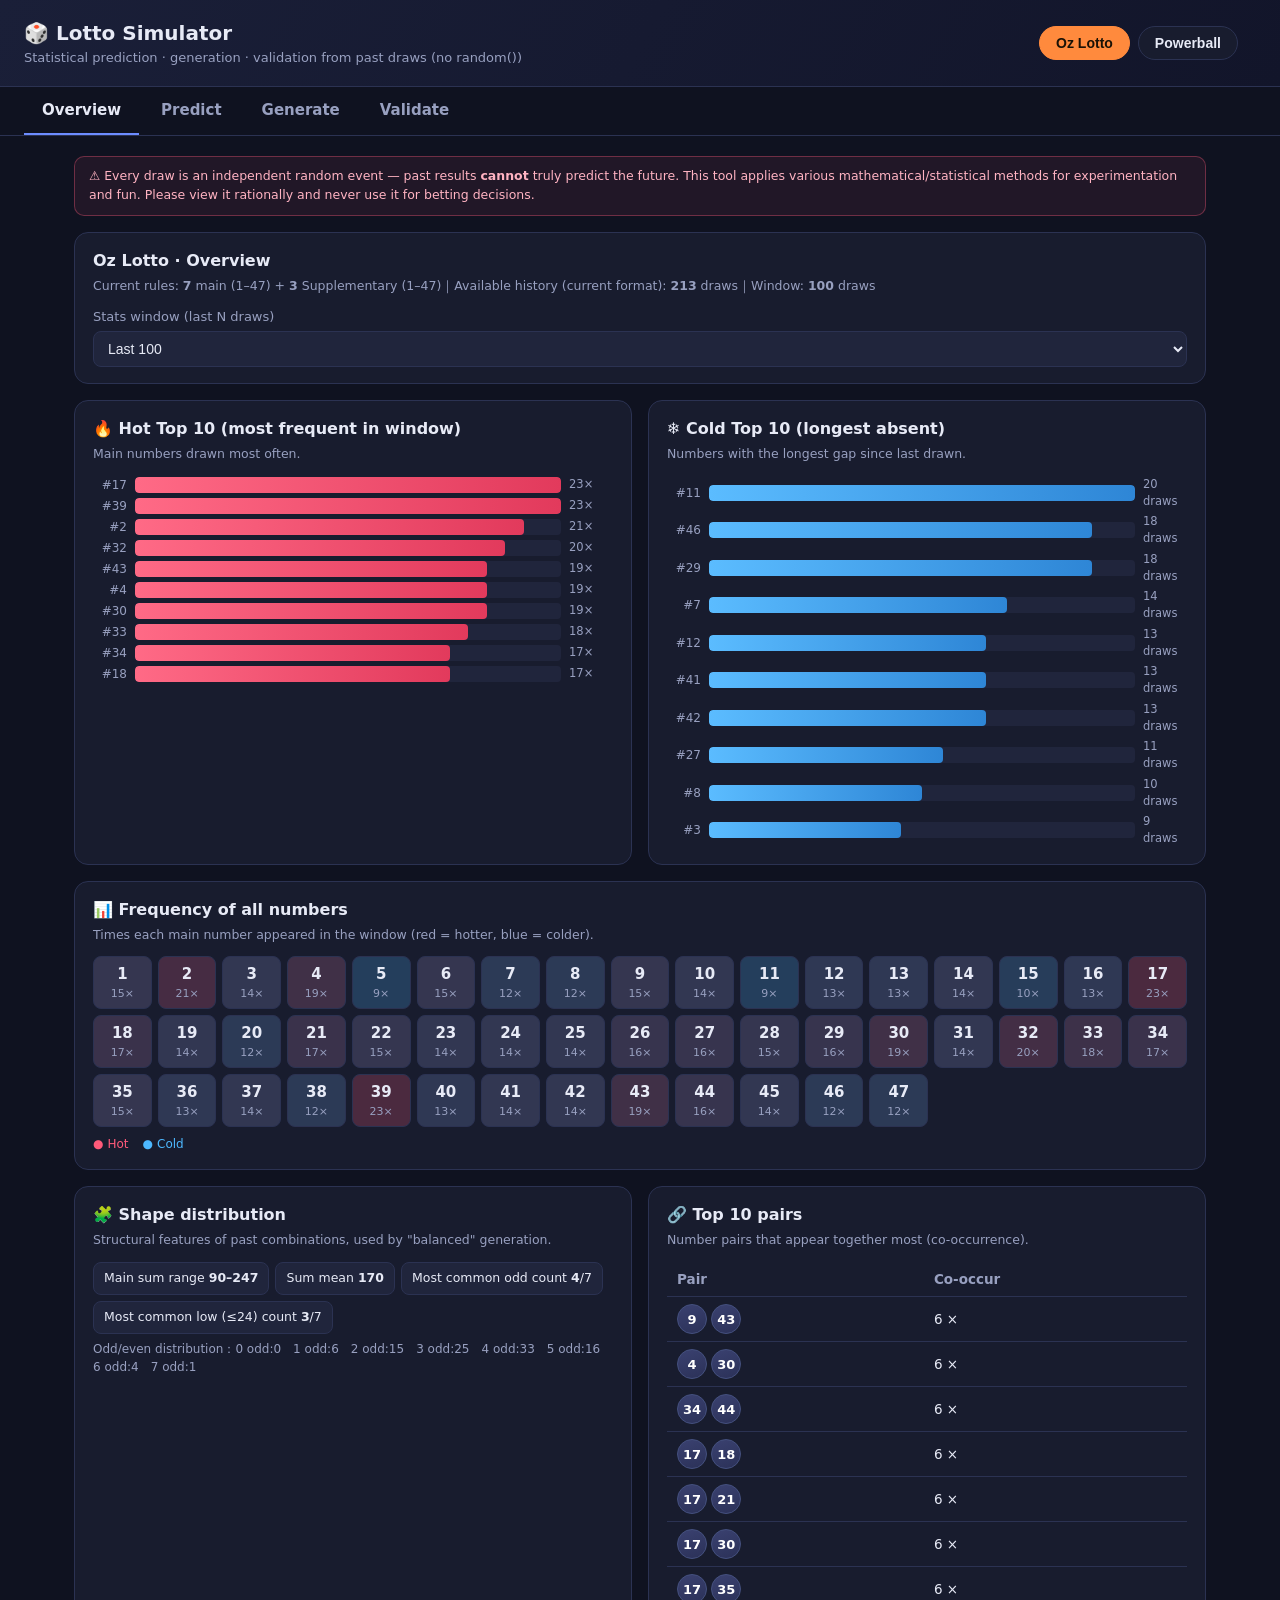
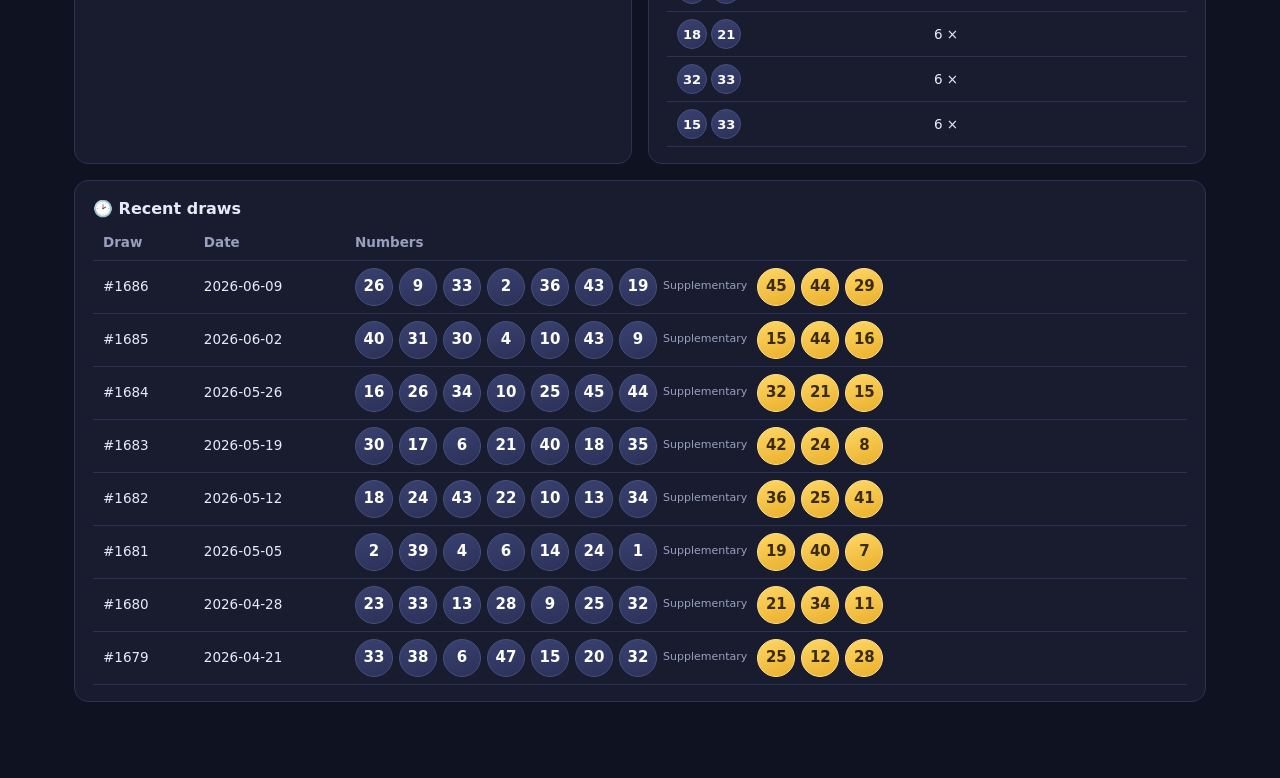
==== app/index.html @ ebb612da "Initial commit: Lotto simulator static app + Vercel analytics" ====
<!DOCTYPE html>
<html lang="en">
<head>
<meta charset="UTF-8" />
<meta name="viewport" content="width=device-width, initial-scale=1" />
<title>Oz Lotto &amp; Powerball Simulator · Predict / Generate / Validate</title>
<link rel="stylesheet" href="style.css" />
</head>
<body>
<header>
  <div>
    <h1 data-i18n="app.title">🎲 Lotto Simulator</h1>
    <div class="sub" data-i18n="app.subtitle">Statistical prediction · generation · validation from past draws (no random())</div>
  </div>
  <div class="gamepick">
    <button class="gamebtn oz active" data-game="ozlotto">Oz Lotto</button>
    <button class="gamebtn pb" data-game="powerball">Powerball</button>
  </div>
  <div class="langpick" id="langpick"></div>
</header>

<div class="tabs">
  <div class="tab active" data-view="overview" data-i18n="tab.overview">Overview</div>
  <div class="tab" data-view="predict" data-i18n="tab.predict">Predict</div>
  <div class="tab" data-view="generate" data-i18n="tab.generate">Generate</div>
  <div class="tab" data-view="validate" data-i18n="tab.validate">Validate</div>
</div>

<main>
  <div class="disclaimer" data-i18n-html="disclaimer">
    ⚠️ Every draw is an independent random event — past results <strong>cannot</strong> truly predict the future. This tool applies various mathematical/statistical methods for experimentation and fun. Please view it rationally and never use it for betting decisions.
  </div>

  <!-- ================= OVERVIEW ================= -->
  <section class="view active" id="view-overview">
    <div class="card">
      <h3 id="ov-title">Overview</h3>
      <p class="hint" id="ov-meta"></p>
      <div class="controls">
        <div>
          <label data-i18n="window.label">Stats window (last N draws)</label>
          <select id="ov-window"></select>
        </div>
      </div>
    </div>

    <div class="row">
      <div class="card grow">
        <h3 data-i18n="ov.hot.title">🔥 Hot Top 10 (most frequent in window)</h3>
        <p class="hint" data-i18n="ov.hot.hint">Main numbers drawn most often.</p>
        <div id="ov-hot"></div>
      </div>
      <div class="card grow">
        <h3 data-i18n="ov.cold.title">❄️ Cold Top 10 (longest absent)</h3>
        <p class="hint" data-i18n="ov.cold.hint">Numbers with the longest gap since last drawn.</p>
        <div id="ov-cold"></div>
      </div>
    </div>

    <div class="card">
      <h3 data-i18n="ov.freq.title">📊 Frequency of all numbers</h3>
      <p class="hint" data-i18n="ov.freq.hint">Times each main number appeared in the window (red = hotter, blue = colder).</p>
      <div class="freqgrid" id="ov-freqgrid"></div>
      <div class="legend"><span style="color:var(--hot)" data-i18n="legend.hot">Hot</span><span style="color:var(--cold)" data-i18n="legend.cold">Cold</span></div>
    </div>

    <div class="row">
      <div class="card grow">
        <h3 data-i18n="ov.shape.title">🧩 Shape distribution</h3>
        <p class="hint" data-i18n="ov.shape.hint">Structural features of past combinations, used by "balanced" generation.</p>
        <div id="ov-shape"></div>
      </div>
      <div class="card grow">
        <h3 data-i18n="ov.pairs.title">🔗 Top 10 pairs</h3>
        <p class="hint" data-i18n="ov.pairs.hint">Number pairs that appear together most (co-occurrence).</p>
        <div id="ov-pairs"></div>
      </div>
    </div>

    <div class="card">
      <h3 data-i18n="ov.recent.title">🕑 Recent draws</h3>
      <div id="ov-recent"></div>
    </div>
  </section>

  <!-- ================= PREDICT ================= -->
  <section class="view" id="view-predict">
    <div class="card">
      <h3 data-i18n="pr.title">Predict next draw · multiple math methods</h3>
      <p class="hint" data-i18n="pr.hint">Each method scores every number and takes the highest few as a "predicted set". "Consensus" at the bottom fuses the rankings of multiple methods.</p>
      <div class="controls">
        <div>
          <label data-i18n="window.label">Stats window (last N draws)</label>
          <select id="pr-window"></select>
        </div>
        <div>
          <label data-i18n="pr.decay.label">Recency decay λ (higher = favor recent)</label>
          <select id="pr-decay">
            <option value="0" data-i18n="decay.0">0 · none (equal)</option>
            <option value="0.01" data-i18n="decay.light">0.01 · light</option>
            <option value="0.03" selected data-i18n="decay.medium">0.03 · medium</option>
            <option value="0.06" data-i18n="decay.heavy">0.06 · heavy</option>
          </select>
        </div>
        <div style="flex:0 0 auto"><button class="act" id="pr-run" data-i18n="pr.run">Recompute</button></div>
      </div>
    </div>
    <div id="pr-results"></div>

    <div class="card">
      <h3 data-i18n="bt.title">🧪 Backtest: do these methods actually beat random? (walk-forward)</h3>
      <p class="hint" data-i18n="bt.hint">Predict each draw using only the data before it, roll forward to the end, and compare the real average hits against the random baseline — the only honest test of predictive power.</p>
      <div class="controls">
        <div>
          <label data-i18n="bt.mode.label">Training mode</label>
          <select id="pr-bt-mode">
            <option value="expanding" selected data-i18n="bt.mode.expanding">Expanding window (all history, growing)</option>
            <option value="fixed" data-i18n="bt.mode.fixed">Fixed window (last N draws only, N = window above)</option>
          </select>
        </div>
        <div>
          <label data-i18n="bt.sims.label">Monte Carlo sims (random draws for the empirical p-value)</label>
          <select id="pr-bt-sims">
            <option value="1000" data-i18n="bt.sims.fast">1000 · fast</option>
            <option value="3000" selected data-i18n="bt.sims.default">3000 · default</option>
            <option value="10000" data-i18n="bt.sims.fine">10000 · fine</option>
            <option value="50000" data-i18n="bt.sims.veryfine">50000 · very fine (slow)</option>
          </select>
        </div>
        <div style="flex:0 0 auto"><button class="act" id="pr-bt-run" data-i18n="bt.run">Run backtest</button></div>
      </div>
      <div id="pr-backtest" style="margin-top:6px"><p class="muted" data-i18n="bt.placeholder">Click "Run backtest".</p></div>
    </div>
  </section>

  <!-- ================= GENERATE ================= -->
  <section class="view" id="view-generate">
    <div class="card">
      <h3 data-i18n="gen.title">Generate possible combinations · data-driven weighted sampling</h3>
      <p class="hint" data-i18n-html="gen.hint">
        No <code>Math.random()</code>. Numbers are weighted by the statistical model, then drawn by <strong>reproducible seeded sampling</strong> (deterministic PRNG) — the same seed + parameters always give the same result.
      </p>
      <div class="modepick">
        <button class="modebtn active" data-mode="recommend" data-i18n="gen.mode.recommend">🔰 Recommended</button>
        <button class="modebtn" data-mode="custom" data-i18n="gen.mode.custom">⚙️ Custom</button>
        <span class="note" id="gen-mode-hint"></span>
      </div>
      <div class="controls">
        <div>
          <label><span data-i18n="gen.method.label">Method</span> <span class="tip" id="gen-method-tip" data-tip="">i</span></label>
          <select id="gen-method">
            <option value="frequency" data-i18n="gen.opt.frequency">Weighted frequency (hot bias)</option>
            <option value="overdue" data-i18n="gen.opt.overdue">Overdue (cold bias)</option>
            <option value="markov" data-i18n="gen.opt.markov">Markov (follow last draw)</option>
            <option value="bayes" data-i18n="gen.opt.bayes">Bayesian shrinkage (anti-overfit)</option>
            <option value="consensus" selected data-i18n="gen.opt.consensus">Consensus (fused methods)</option>
            <option value="balanced" data-i18n="gen.opt.balanced">Balanced shape (fits history)</option>
            <option value="topk" data-i18n="gen.opt.topk">Deterministic Top-K (no randomness)</option>
            <option value="random" data-i18n="gen.opt.random">🎲 Pure random (uniform baseline)</option>
          </select>
        </div>
        <div class="gen-adv">
          <label data-i18n="gen.window.label">Stats window</label>
          <select id="gen-window"></select>
        </div>
        <div class="gen-adv">
          <label data-i18n="gen.decay.label">Recency decay λ</label>
          <select id="gen-decay">
            <option value="0" data-i18n="decay.0b">0 · equal</option>
            <option value="0.01" data-i18n="decay.light">0.01 · light</option>
            <option value="0.03" selected data-i18n="decay.medium">0.03 · medium</option>
            <option value="0.06" data-i18n="decay.heavy">0.06 · heavy</option>
          </select>
        </div>
        <div>
          <label data-i18n="gen.count.label">How many lines</label>
          <input type="number" id="gen-count" value="5" min="1" max="50" />
        </div>
        <div class="gen-adv">
          <label data-i18n="gen.seed.label">Seed</label>
          <input type="text" id="gen-seed" value="2026" />
        </div>
        <div style="flex:0 0 auto; display:flex; gap:8px;">
          <button class="act" id="gen-run" data-i18n="gen.run">Generate</button>
          <button class="ghost" id="gen-newseed" data-i18n="gen.newseed">New batch</button>
        </div>
      </div>
      <div class="preset-badge" id="gen-preset" style="display:none"></div>
      <div class="method-desc" id="gen-method-desc"></div>
      <p class="note" id="gen-note"></p>
    </div>
    <div class="card">
      <h3 data-i18n="gen.results.title">Generated lines</h3>
      <div class="combo-list" id="gen-results"><p class="muted" data-i18n="gen.results.placeholder">Click "Generate".</p></div>
    </div>
  </section>

  <!-- ================= VALIDATE ================= -->
  <section class="view" id="view-validate">
    <div class="card">
      <h3 data-i18n="val.title">Validate a combination · against all past draws</h3>
      <p class="hint" data-i18n="val.hint">Enter a set of numbers to see how many it would have matched each past draw, the highest prize division reached, hit counts per division, and each number's historical frequency.</p>
      <div id="val-inputs"></div>
      <div style="margin-top:12px; display:flex; gap:8px; flex-wrap:wrap;">
        <button class="act" id="val-run" data-i18n="val.run">Validate</button>
        <button class="ghost" id="val-fill-hot" data-i18n="val.fillhot">Fill hot numbers</button>
        <button class="ghost" id="val-clear" data-i18n="val.clear">Clear</button>
      </div>
    </div>
    <div class="card" id="val-result-card" style="display:none;">
      <h3 data-i18n="val.result.title">Validation result</h3>
      <div id="val-result"></div>
    </div>
  </section>
</main>

<script src="data.js"></script>
<script src="app.js"></script>
<!-- Vercel Web Analytics（浏览量统计，部署到 Vercel 并开启 Analytics 后自动生效） -->
<script defer src="/_vercel/insights/script.js"></script>
</body>
</html>
---- app/style.css ----
:root {
  --bg: #0f1220;
  --panel: #181c2e;
  --panel2: #20253c;
  --line: #2b3252;
  --txt: #e7eaf6;
  --muted: #98a0c0;
  --accent: #6c8cff;
  --hot: #ff5a7a;
  --cold: #4db8ff;
  --gold: #ffce4d;
  --green: #4dd6a0;
  --ozlotto: #ff8a3d;
  --powerball: #7a5cff;
}
* { box-sizing: border-box; }
body {
  margin: 0;
  font-family: "Segoe UI", "Microsoft YaHei", system-ui, sans-serif;
  background: var(--bg);
  color: var(--txt);
  line-height: 1.5;
}
header {
  padding: 18px 24px;
  background: linear-gradient(120deg, #1a1f38, #12152a);
  border-bottom: 1px solid var(--line);
  display: flex;
  align-items: center;
  gap: 18px;
  flex-wrap: wrap;
}
header h1 { font-size: 20px; margin: 0; }
header .sub { color: var(--muted); font-size: 13px; }
.gamepick { margin-left: auto; display: flex; gap: 8px; }
.gamebtn {
  cursor: pointer; border: 1px solid var(--line); background: var(--panel);
  color: var(--txt); padding: 8px 16px; border-radius: 999px; font-size: 14px;
  font-weight: 600; transition: .15s;
}
.gamebtn.active.oz { background: var(--ozlotto); border-color: var(--ozlotto); color: #1a1206; }
.gamebtn.active.pb { background: var(--powerball); border-color: var(--powerball); color: #fff; }

.langpick { display: flex; gap: 6px; }
.langbtn {
  cursor: pointer; border: 1px solid var(--line); background: var(--panel);
  color: var(--muted); padding: 7px 12px; border-radius: 8px; font-size: 13px;
  font-weight: 600;
}
.langbtn.active { background: var(--accent); border-color: var(--accent); color: #fff; }

.tabs { display: flex; gap: 4px; padding: 0 24px; background: var(--bg);
  border-bottom: 1px solid var(--line); }
.tab {
  cursor: pointer; padding: 12px 18px; color: var(--muted);
  border-bottom: 2px solid transparent; font-size: 15px; font-weight: 600;
}
.tab.active { color: var(--txt); border-bottom-color: var(--accent); }

main { padding: 20px 24px 60px; max-width: 1180px; margin: 0 auto; }
.view { display: none; }
.view.active { display: block; }

.row { display: flex; gap: 16px; flex-wrap: wrap; }
.card {
  background: var(--panel); border: 1px solid var(--line);
  border-radius: 14px; padding: 16px 18px; margin-bottom: 16px;
}
.card h3 { margin: 0 0 4px; font-size: 16px; }
.card .hint { color: var(--muted); font-size: 12.5px; margin: 0 0 12px; }
.grow { flex: 1 1 320px; }

label { font-size: 13px; color: var(--muted); display: block; margin-bottom: 4px; }
select, input[type=text], input[type=number] {
  background: var(--panel2); border: 1px solid var(--line); color: var(--txt);
  border-radius: 8px; padding: 8px 10px; font-size: 14px; width: 100%;
}
.controls { display: flex; gap: 14px; flex-wrap: wrap; align-items: flex-end; }
.controls > div { flex: 1 1 150px; }
button.act {
  cursor: pointer; background: var(--accent); color: #fff; border: none;
  border-radius: 8px; padding: 10px 18px; font-size: 14px; font-weight: 700;
}
button.act:hover { filter: brightness(1.1); }
button.ghost {
  cursor: pointer; background: var(--panel2); color: var(--txt);
  border: 1px solid var(--line); border-radius: 8px; padding: 9px 14px;
  font-size: 13px;
}

/* number balls */
.balls { display: flex; flex-wrap: wrap; gap: 6px; align-items: center; }
.ball {
  width: 38px; height: 38px; border-radius: 50%;
  display: inline-flex; align-items: center; justify-content: center;
  font-weight: 700; font-size: 15px; background: #313a5e; color: #fff;
  border: 1px solid #44507e;
}
.ball.main { background: linear-gradient(160deg,#3a4170,#2b3158); }
.ball.hot { background: linear-gradient(160deg,#ff6a86,#e23a5c); border-color:#ff8aa0; }
.ball.cold { background: linear-gradient(160deg,#5bbcff,#2e86d6); border-color:#7fcbff; }
.ball.extra { background: linear-gradient(160deg,#ffd766,#e9af2b); color:#3a2c00; border-color:#ffe08a; }
.ball.sm { width: 30px; height: 30px; font-size: 13px; }
.ball.pb { background: linear-gradient(160deg,#9a7bff,#6c4bff); border-color:#b3a0ff; }
.tag { font-size: 11px; color: var(--muted); margin-right: 4px; }

table { width: 100%; border-collapse: collapse; font-size: 13.5px; }
th, td { text-align: left; padding: 7px 10px; border-bottom: 1px solid var(--line); }
th { color: var(--muted); font-weight: 600; }
td.num { font-variant-numeric: tabular-nums; }

/* bar chart */
.barchart { display: flex; flex-direction: column; gap: 3px; }
.bar-row { display: grid; grid-template-columns: 34px 1fr 44px; gap: 8px; align-items: center; }
.bar-row .lbl { font-size: 12px; color: var(--muted); text-align: right; }
.bar-track { background: var(--panel2); border-radius: 4px; height: 16px; overflow: hidden; }
.bar-fill { height: 100%; border-radius: 4px; }
.bar-row .val { font-size: 11.5px; color: var(--muted); }

.freqgrid { display: grid; grid-template-columns: repeat(auto-fill, minmax(56px,1fr));
  gap: 6px; }
.freqcell {
  border-radius: 8px; padding: 6px 4px; text-align: center; border: 1px solid var(--line);
  background: var(--panel2);
}
.freqcell .n { font-weight: 700; font-size: 15px; }
.freqcell .f { font-size: 11px; color: var(--muted); }

.method-block { border: 1px solid var(--line); border-radius: 12px; padding: 14px;
  margin-bottom: 12px; background: var(--panel2); }
.method-block .mh { display: flex; align-items: center; gap: 10px; margin-bottom: 8px; }
.method-block .mh .name { font-weight: 700; font-size: 15px; }
.method-block .mh .desc { color: var(--muted); font-size: 12px; }
.consensus { border-color: var(--gold); box-shadow: 0 0 0 1px rgba(255,206,77,.25); }

.combo-list { display: flex; flex-direction: column; gap: 8px; }
.combo {
  display: flex; align-items: center; gap: 10px; padding: 8px 10px;
  background: var(--panel2); border: 1px solid var(--line); border-radius: 10px;
}
.combo .idx { color: var(--muted); font-size: 12px; width: 26px; }
.combo .score { margin-left: auto; font-size: 12px; color: var(--green); white-space: nowrap; }
.combo .copy { cursor: pointer; color: var(--accent); font-size: 12px; background:none;border:none; }

.disclaimer {
  background: rgba(255,90,122,.08); border: 1px solid rgba(255,90,122,.35);
  color: #ffb3c2; border-radius: 10px; padding: 10px 14px; font-size: 12.5px;
  margin-bottom: 16px;
}
.pill { display:inline-block; padding:2px 8px; border-radius:999px; font-size:11px;
  background:var(--panel2); border:1px solid var(--line); color:var(--muted); }
.div-result { font-size: 14px; }
.div-result .big { font-size: 22px; font-weight: 800; color: var(--gold); }
.kv { display:flex; gap:6px; flex-wrap:wrap; margin-top:8px; }
.kv .k { background:var(--panel2); border:1px solid var(--line); border-radius:8px;
  padding:6px 10px; font-size:12.5px; }
.kv .k b { color: var(--txt); }
.muted { color: var(--muted); }
.input-balls { display:flex; flex-wrap:wrap; gap:6px; }
.input-balls input { width:48px; text-align:center; padding:8px 4px; }
.input-balls input.ex { border-color: var(--gold); }
.small { font-size: 12px; }
.legend { display:flex; gap:14px; font-size:12px; color:var(--muted); margin-top:8px; flex-wrap:wrap; }
.legend span::before { content:"●"; margin-right:4px; }
.note { color: var(--muted); font-size: 12px; margin-top: 6px; }

/* tooltip */
.tip {
  cursor: help; color: var(--accent); border: 1px solid var(--line);
  border-radius: 50%; width: 17px; height: 17px; min-width: 17px;
  display: inline-flex; align-items: center; justify-content: center;
  font-size: 11px; font-weight: 700; position: relative;
}
.tip:hover { background: var(--accent); color: #fff; }
.tip:hover::after {
  content: attr(data-tip); position: absolute; left: 0; top: 150%; z-index: 30;
  width: 300px; white-space: pre-line; text-align: left; font-weight: 400;
  background: #0b0e1a; border: 1px solid var(--line); border-radius: 10px;
  padding: 11px 13px; font-size: 12px; color: var(--txt); line-height: 1.55;
  box-shadow: 0 10px 30px rgba(0,0,0,.55);
}
.tip.right:hover::after { left: auto; right: 0; }
.method-desc {
  background: var(--panel2); border: 1px solid var(--line); border-radius: 10px;
  padding: 10px 13px; font-size: 12.5px; line-height: 1.6; color: var(--txt);
  margin-top: 12px; white-space: pre-line;
}
.method-desc b { color: var(--accent); }
.method-desc strong { color: var(--gold); }

.verdict { display: inline-block; padding: 2px 9px; border-radius: 999px;
  font-size: 12px; font-weight: 600; border: 1px solid var(--line); }
.verdict.good { background: rgba(77,214,160,.15); color: var(--green); border-color: rgba(77,214,160,.4); }
.verdict.bad { background: rgba(255,90,122,.13); color: var(--hot); border-color: rgba(255,90,122,.4); }
.verdict.neutral { background: var(--panel2); color: var(--muted); }

/* generate 模式切换 */
.modepick { display: flex; align-items: center; gap: 8px; margin-bottom: 14px; flex-wrap: wrap; }
.modebtn {
  cursor: pointer; border: 1px solid var(--line); background: var(--panel2);
  color: var(--muted); padding: 7px 14px; border-radius: 999px; font-size: 13.5px;
  font-weight: 600; transition: .15s;
}
.modebtn.active { background: var(--accent); border-color: var(--accent); color: #fff; }
.preset-badge {
  background: rgba(108,140,255,.1); border: 1px solid rgba(108,140,255,.35);
  border-radius: 10px; padding: 9px 13px; font-size: 12.5px; line-height: 1.5;
  margin-bottom: 10px; color: var(--txt);
}
.preset-badge b { color: var(--accent); }

/* 生成页内联验证结果 */
.ivrow { margin: -2px 0 8px; }
.ivresult {
  background: var(--panel2); border: 1px solid var(--line);
  border-left: 3px solid var(--gold); border-radius: 8px; padding: 10px 12px;
}
.copy.ivbtn {
  border: 1px solid var(--line); border-radius: 7px; padding: 5px 12px;
  background: var(--panel); white-space: nowrap;
}
.copy.ivbtn:hover { background: var(--panel2); }
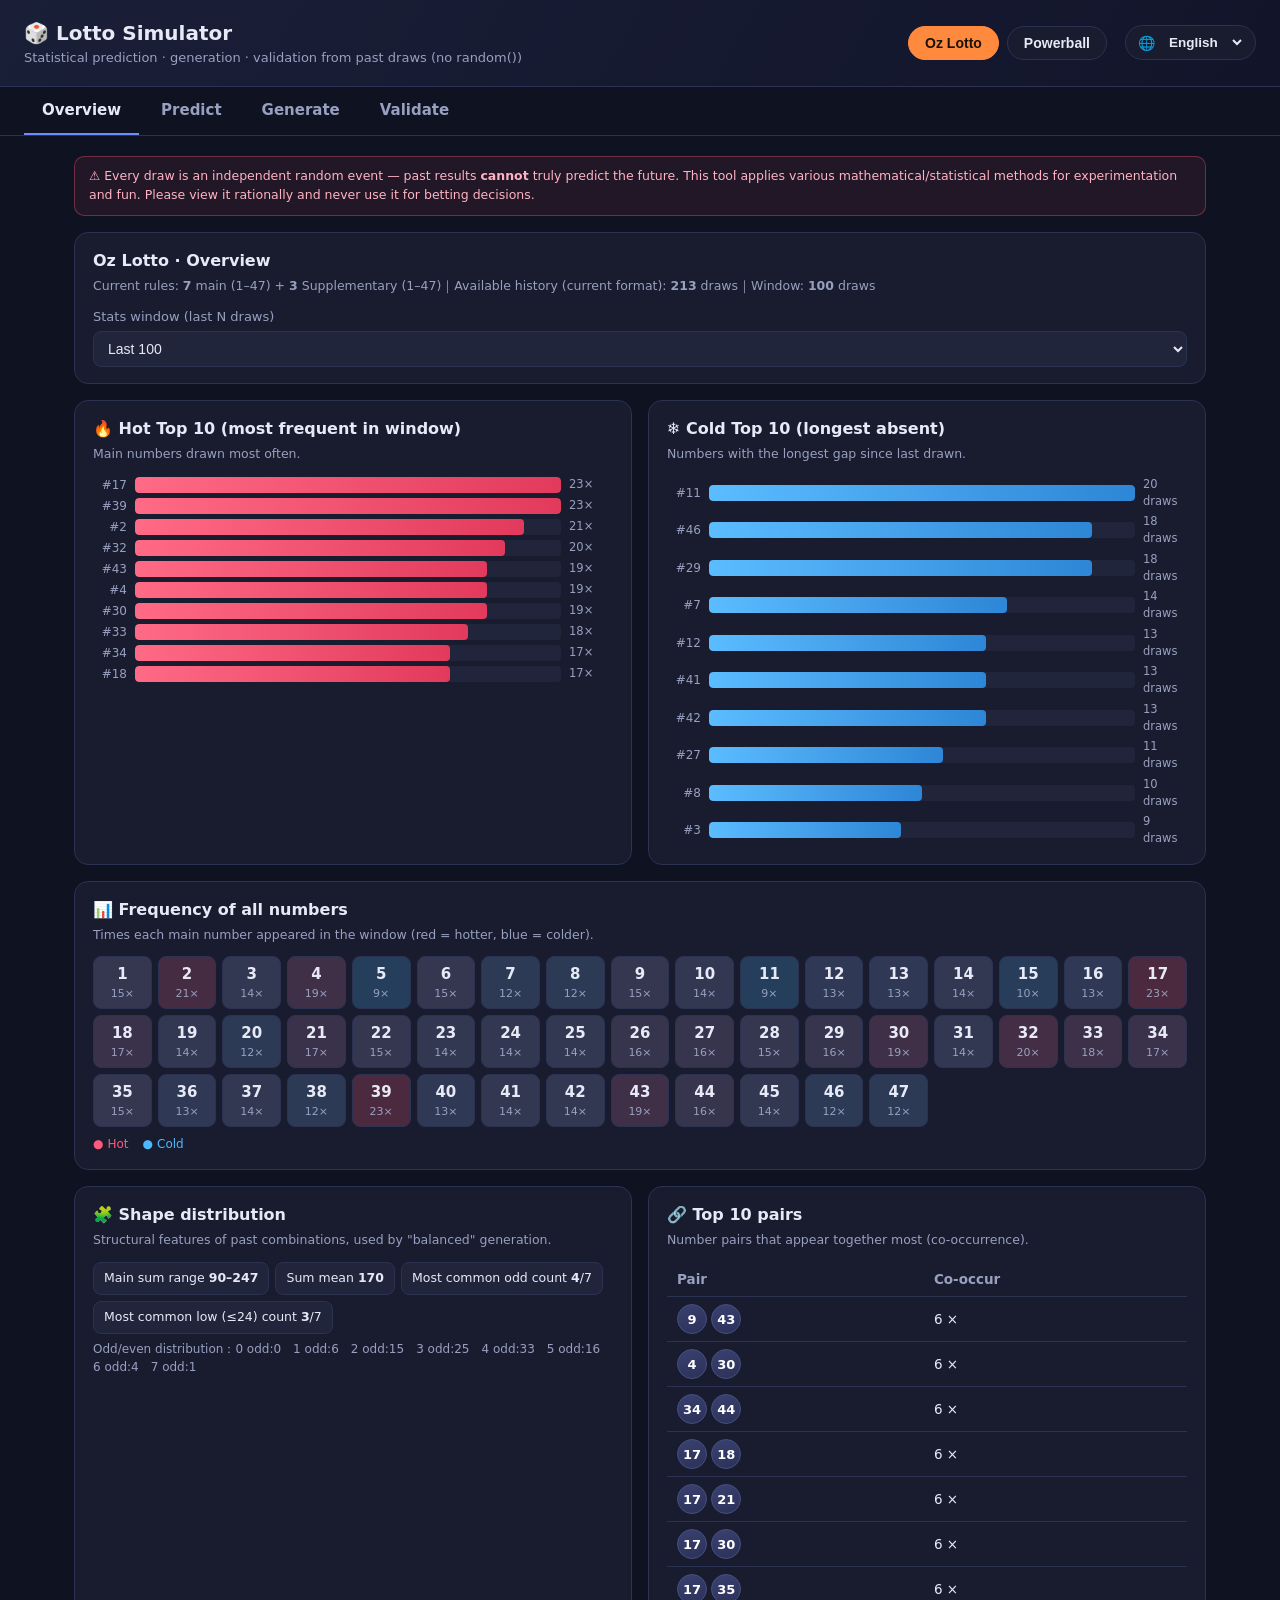
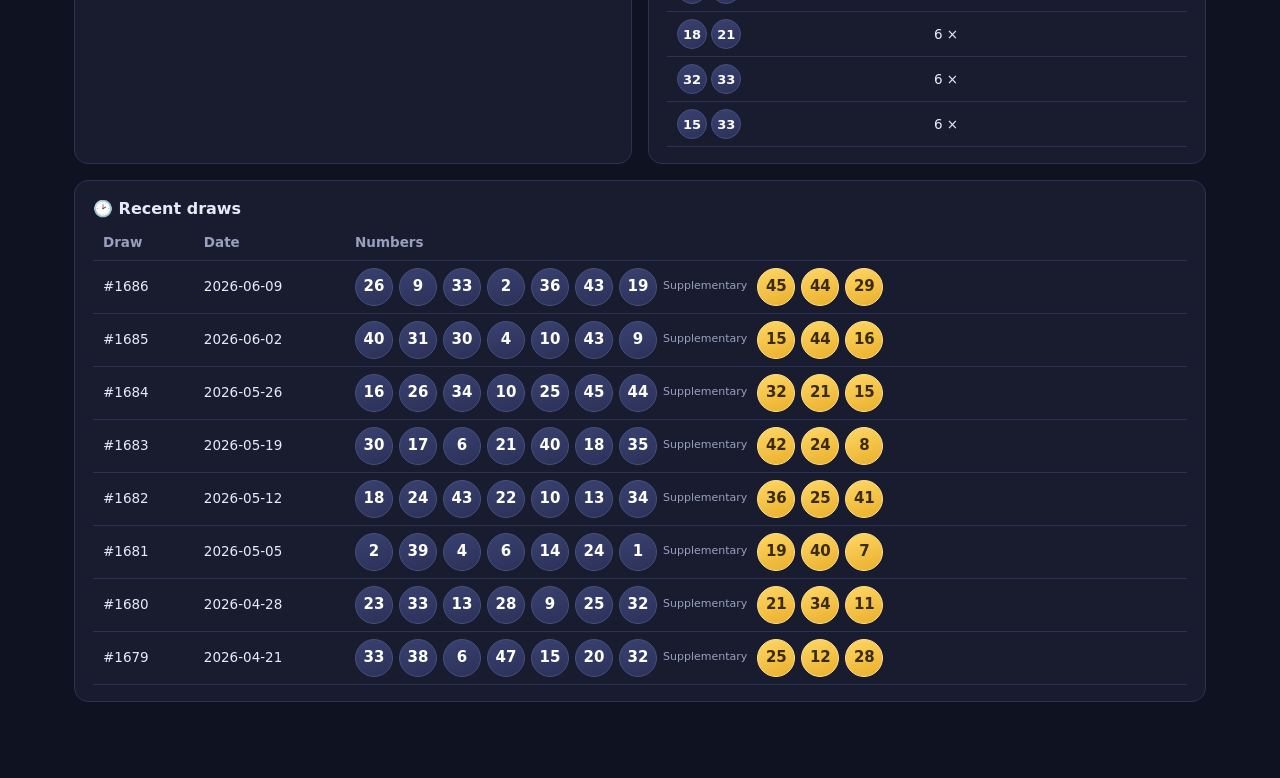
==== commit 8668b751: "feat(seo): add meta tags, structured data, sitemap, robots & manifest - Rich <head>: title/descripti" ====
--- a/app/index.html
+++ b/app/index.html
@@ -3,8 +3,92 @@
 <head>
 <meta charset="UTF-8" />
 <meta name="viewport" content="width=device-width, initial-scale=1" />
-<title>Oz Lotto &amp; Powerball Simulator · Predict / Generate / Validate</title>
+
+<!-- ===================== Primary SEO ===================== -->
+<title>Oz Lotto &amp; Powerball Statistics, Hot/Cold Numbers &amp; Generator (Australia)</title>
+<meta name="description" content="Free Oz Lotto &amp; Powerball statistics tool for Australia: hot &amp; cold numbers, frequency charts, a number generator and an honest walk-forward backtest — all from real past draws. No betting, just maths." />
+<meta name="keywords" content="Oz Lotto, Powerball, Oz Lotto statistics, Powerball statistics, hot numbers, cold numbers, Oz Lotto number generator, Powerball number generator, lottery frequency, Oz Lotto results, Australia lottery, lotto simulator, number frequency" />
+<meta name="robots" content="index, follow, max-image-preview:large, max-snippet:-1" />
+<meta name="author" content="Lotto Simulator" />
+<meta name="theme-color" content="#0f1220" />
+<link rel="canonical" href="https://lotto-simulator-virid.vercel.app/" />
+
+<!-- ===================== Open Graph (social preview) ===================== -->
+<meta property="og:type" content="website" />
+<meta property="og:site_name" content="Oz Lotto &amp; Powerball Simulator" />
+<meta property="og:title" content="Oz Lotto &amp; Powerball Statistics, Hot/Cold Numbers &amp; Generator" />
+<meta property="og:description" content="Hot &amp; cold numbers, frequency stats, a deterministic number generator and an honest backtest — built on real Oz Lotto &amp; Powerball draws. Free, offline, no betting." />
+<meta property="og:url" content="https://lotto-simulator-virid.vercel.app/" />
+<meta property="og:image" content="https://lotto-simulator-virid.vercel.app/og-image.svg" />
+<meta property="og:locale" content="en_AU" />
+<meta property="og:locale:alternate" content="zh_CN" />
+<meta property="og:locale:alternate" content="es_ES" />
+<meta property="og:locale:alternate" content="fr_FR" />
+<meta property="og:locale:alternate" content="ja_JP" />
+<meta property="og:locale:alternate" content="ko_KR" />
+
+<!-- ===================== Twitter Card ===================== -->
+<meta name="twitter:card" content="summary_large_image" />
+<meta name="twitter:title" content="Oz Lotto &amp; Powerball Statistics, Hot/Cold Numbers &amp; Generator" />
+<meta name="twitter:description" content="Hot &amp; cold numbers, frequency stats and a number generator from real Oz Lotto &amp; Powerball draws — with an honest backtest. Free &amp; offline." />
+<meta name="twitter:image" content="https://lotto-simulator-virid.vercel.app/og-image.svg" />
+
+<!-- ===================== Icons & PWA ===================== -->
+<link rel="icon" href="favicon.svg" type="image/svg+xml" />
+<link rel="apple-touch-icon" href="favicon.svg" />
+<link rel="manifest" href="site.webmanifest" />
+
 <link rel="stylesheet" href="style.css" />
+
+<!-- ===================== Structured data (JSON-LD) ===================== -->
+<script type="application/ld+json">
+{
+  "@context": "https://schema.org",
+  "@type": "WebApplication",
+  "name": "Oz Lotto & Powerball Simulator",
+  "alternateName": "Oz Lotto & Powerball Statistics & Number Generator",
+  "url": "https://lotto-simulator-virid.vercel.app/",
+  "description": "Free statistical tool for Australia's Oz Lotto and Powerball: hot & cold numbers, frequency charts, a deterministic number generator and an honest walk-forward backtest built on real past draws.",
+  "applicationCategory": "UtilitiesApplication",
+  "operatingSystem": "Any (web browser)",
+  "browserRequirements": "Requires JavaScript",
+  "inLanguage": ["en", "zh", "es", "fr", "ja", "ko"],
+  "isAccessibleForFree": true,
+  "offers": { "@type": "Offer", "price": "0", "priceCurrency": "AUD" }
+}
+</script>
+<script type="application/ld+json">
+{
+  "@context": "https://schema.org",
+  "@type": "FAQPage",
+  "mainEntity": [
+    {
+      "@type": "Question",
+      "name": "Can this tool predict the next Oz Lotto or Powerball numbers?",
+      "acceptedAnswer": {
+        "@type": "Answer",
+        "text": "No. Every draw is an independent random event, so past results cannot truly predict the future. The built-in walk-forward backtest shows that no method beats random selection. The tool is for statistical exploration and entertainment only and does not improve your odds of winning."
+      }
+    },
+    {
+      "@type": "Question",
+      "name": "What can I do with the Oz Lotto & Powerball simulator?",
+      "acceptedAnswer": {
+        "@type": "Answer",
+        "text": "You can view hot and cold numbers, number frequency and pattern statistics from real past draws, generate number combinations using several statistical methods, validate any set of numbers against all historical draws, and read an honest backtest of how well each method performs."
+      }
+    },
+    {
+      "@type": "Question",
+      "name": "Is the Oz Lotto & Powerball statistics tool free?",
+      "acceptedAnswer": {
+        "@type": "Answer",
+        "text": "Yes. It is completely free, runs entirely in your browser, works offline and requires no sign-up. Data comes from official Lotterywest results."
+      }
+    }
+  ]
+}
+</script>
 </head>
 <body>
 <header>
@@ -27,6 +111,17 @@
 </div>
 
 <main>
+  <noscript>
+    <div class="card">
+      <h2>Oz Lotto &amp; Powerball Statistics, Hot/Cold Numbers &amp; Number Generator</h2>
+      <p>This free tool for Australia's Oz Lotto and Powerball lets you explore hot and cold numbers,
+      number frequency and pattern statistics, generate number combinations with several statistical
+      methods, and validate any set of numbers against all past draws. It also includes an honest
+      walk-forward backtest showing that no method beats random selection — every draw is an
+      independent random event, so past results cannot predict the future. Please enable JavaScript
+      to use the interactive simulator.</p>
+    </div>
+  </noscript>
   <div class="disclaimer" data-i18n-html="disclaimer">
     ⚠️ Every draw is an independent random event — past results <strong>cannot</strong> truly predict the future. This tool applies various mathematical/statistical methods for experimentation and fun. Please view it rationally and never use it for betting decisions.
   </div>
--- a/app/style.css
+++ b/app/style.css
@@ -41,13 +41,20 @@
 .gamebtn.active.oz { background: var(--ozlotto); border-color: var(--ozlotto); color: #1a1206; }
 .gamebtn.active.pb { background: var(--powerball); border-color: var(--powerball); color: #fff; }
 
-.langpick { display: flex; gap: 6px; }
-.langbtn {
-  cursor: pointer; border: 1px solid var(--line); background: var(--panel);
-  color: var(--muted); padding: 7px 12px; border-radius: 8px; font-size: 13px;
-  font-weight: 600;
-}
-.langbtn.active { background: var(--accent); border-color: var(--accent); color: #fff; }
+.langpick {
+  display: flex; align-items: center; gap: 6px;
+  background: var(--panel); border: 1px solid var(--line); border-radius: 999px;
+  padding: 4px 10px 4px 12px;
+}
+.langpick .langglobe { font-size: 14px; line-height: 1; opacity: .85; }
+.langpick select {
+  background: transparent; border: none; color: var(--txt);
+  font-size: 13.5px; font-weight: 600; padding: 4px 4px; cursor: pointer;
+  width: auto; outline: none;
+}
+.langpick select:focus { outline: none; }
+.langpick select option { background: var(--panel2); color: var(--txt); font-weight: 500; }
+.langpick:hover { border-color: var(--accent); }
 
 .tabs { display: flex; gap: 4px; padding: 0 24px; background: var(--bg);
   border-bottom: 1px solid var(--line); }
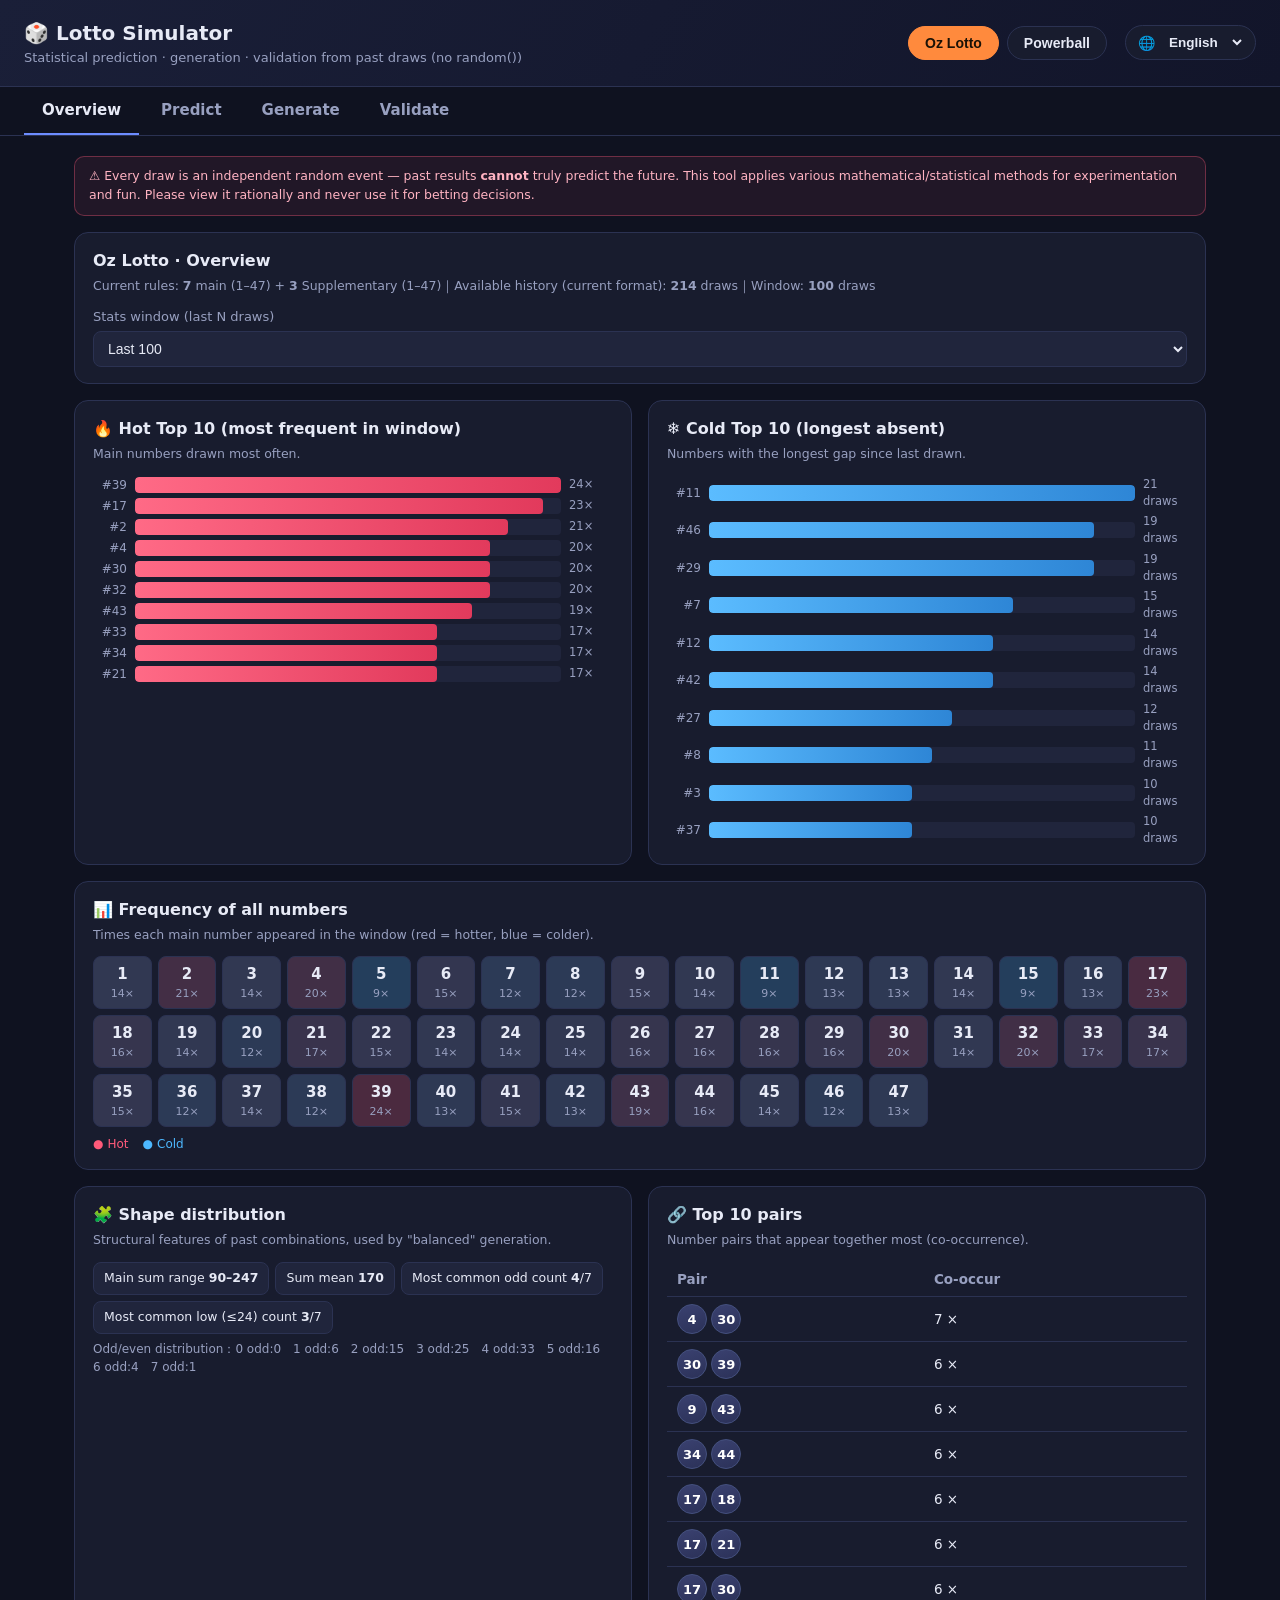
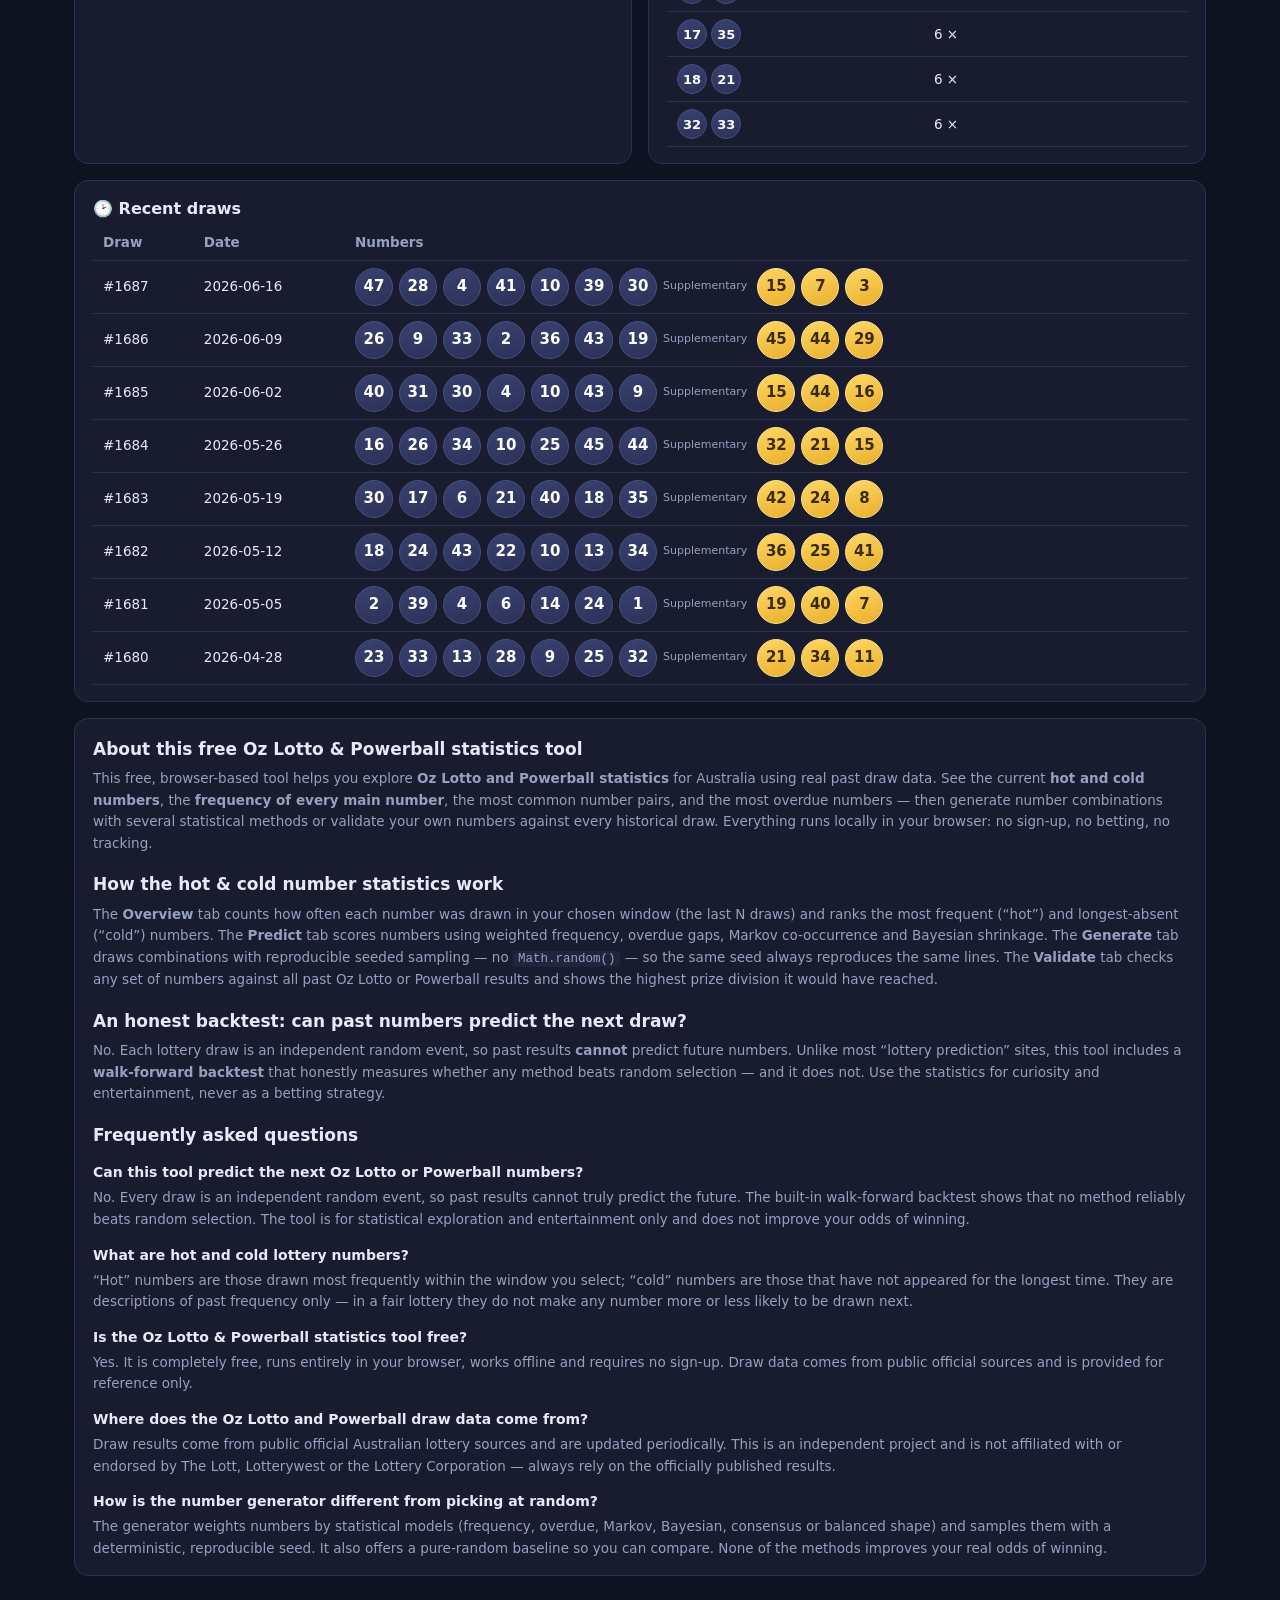
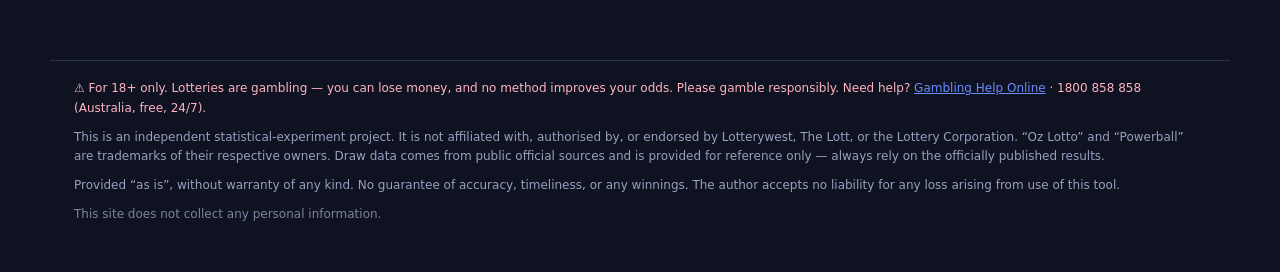
==== commit a672f56e: "feat(seo): add indexable content section, FAQ & keyword-led title - Add always-visible About/How-it-" ====
--- a/app/index.html
+++ b/app/index.html
@@ -4,10 +4,12 @@
 <meta charset="UTF-8" />
 <meta name="viewport" content="width=device-width, initial-scale=1" />
 
+<meta name="google-site-verification" content="q9LCREjacMH6rH354EOU2Qe2irByVKvv3lZ7GcBcxXM" />
+
 <!-- ===================== Primary SEO ===================== -->
-<title>Oz Lotto &amp; Powerball Statistics, Hot/Cold Numbers &amp; Generator (Australia)</title>
+<title>Free Oz Lotto &amp; Powerball Statistics, Hot/Cold Numbers &amp; Generator</title>
 <meta name="description" content="Free Oz Lotto &amp; Powerball statistics tool for Australia: hot &amp; cold numbers, frequency charts, a number generator and an honest walk-forward backtest — all from real past draws. No betting, just maths." />
-<meta name="keywords" content="Oz Lotto, Powerball, Oz Lotto statistics, Powerball statistics, hot numbers, cold numbers, Oz Lotto number generator, Powerball number generator, lottery frequency, Oz Lotto results, Australia lottery, lotto simulator, number frequency" />
+<meta name="keywords" content="Oz Lotto hot and cold numbers, Oz Lotto most common numbers, Oz Lotto number frequency chart, Oz Lotto statistics Australia, Powerball Australia statistics, free Oz Lotto number generator, Powerball number generator, Oz Lotto most overdue numbers, does picking hot numbers win lotto, lottery prediction backtest, Oz Lotto number checker" />
 <meta name="robots" content="index, follow, max-image-preview:large, max-snippet:-1" />
 <meta name="author" content="Lotto Simulator" />
 <meta name="theme-color" content="#0f1220" />
@@ -67,15 +69,15 @@
       "name": "Can this tool predict the next Oz Lotto or Powerball numbers?",
       "acceptedAnswer": {
         "@type": "Answer",
-        "text": "No. Every draw is an independent random event, so past results cannot truly predict the future. The built-in walk-forward backtest shows that no method beats random selection. The tool is for statistical exploration and entertainment only and does not improve your odds of winning."
+        "text": "No. Every draw is an independent random event, so past results cannot truly predict the future. The built-in walk-forward backtest shows that no method reliably beats random selection. The tool is for statistical exploration and entertainment only and does not improve your odds of winning."
       }
     },
     {
       "@type": "Question",
-      "name": "What can I do with the Oz Lotto & Powerball simulator?",
-      "acceptedAnswer": {
-        "@type": "Answer",
-        "text": "You can view hot and cold numbers, number frequency and pattern statistics from real past draws, generate number combinations using several statistical methods, validate any set of numbers against all historical draws, and read an honest backtest of how well each method performs."
+      "name": "What are hot and cold lottery numbers?",
+      "acceptedAnswer": {
+        "@type": "Answer",
+        "text": "Hot numbers are those drawn most frequently within the window you select; cold numbers are those that have not appeared for the longest time. They describe past frequency only — in a fair lottery they do not make any number more or less likely to be drawn next."
       }
     },
     {
@@ -83,7 +85,23 @@
       "name": "Is the Oz Lotto & Powerball statistics tool free?",
       "acceptedAnswer": {
         "@type": "Answer",
-        "text": "Yes. It is completely free, runs entirely in your browser, works offline and requires no sign-up. Data comes from official Lotterywest results."
+        "text": "Yes. It is completely free, runs entirely in your browser, works offline and requires no sign-up. Draw data comes from public official sources and is provided for reference only."
+      }
+    },
+    {
+      "@type": "Question",
+      "name": "Where does the Oz Lotto and Powerball draw data come from?",
+      "acceptedAnswer": {
+        "@type": "Answer",
+        "text": "Draw results come from public official Australian lottery sources and are updated periodically. This is an independent project and is not affiliated with or endorsed by The Lott, Lotterywest or the Lottery Corporation — always rely on the officially published results."
+      }
+    },
+    {
+      "@type": "Question",
+      "name": "How is the number generator different from picking at random?",
+      "acceptedAnswer": {
+        "@type": "Answer",
+        "text": "The generator weights numbers by statistical models (frequency, overdue, Markov, Bayesian, consensus or balanced shape) and samples them with a deterministic, reproducible seed. It also offers a pure-random baseline so you can compare. None of the methods improves your real odds of winning."
       }
     }
   ]
@@ -307,7 +325,40 @@
       <div id="val-result"></div>
     </div>
   </section>
+
+  <!-- ================= SEO CONTENT (always visible, indexable prose) ================= -->
+  <section class="seo-content card" id="seo-content">
+    <h2 data-i18n="seo.about.h">About this free Oz Lotto &amp; Powerball statistics tool</h2>
+    <p data-i18n-html="seo.about.p">This free, browser-based tool helps you explore <strong>Oz Lotto and Powerball statistics</strong> for Australia using real past draw data. See the current <strong>hot and cold numbers</strong>, the <strong>frequency of every main number</strong>, the most common number pairs, and the most overdue numbers — then generate number combinations with several statistical methods or validate your own numbers against every historical draw. Everything runs locally in your browser: no sign-up, no betting, no tracking.</p>
+
+    <h2 data-i18n="seo.how.h">How the hot &amp; cold number statistics work</h2>
+    <p data-i18n-html="seo.how.p">The <strong>Overview</strong> tab counts how often each number was drawn in your chosen window (the last N draws) and ranks the most frequent (“hot”) and longest-absent (“cold”) numbers. The <strong>Predict</strong> tab scores numbers using weighted frequency, overdue gaps, Markov co-occurrence and Bayesian shrinkage. The <strong>Generate</strong> tab draws combinations with reproducible seeded sampling — no <code>Math.random()</code> — so the same seed always reproduces the same lines. The <strong>Validate</strong> tab checks any set of numbers against all past Oz Lotto or Powerball results and shows the highest prize division it would have reached.</p>
+
+    <h2 data-i18n="seo.honest.h">An honest backtest: can past numbers predict the next draw?</h2>
+    <p data-i18n-html="seo.honest.p">No. Each lottery draw is an independent random event, so past results <strong>cannot</strong> predict future numbers. Unlike most “lottery prediction” sites, this tool includes a <strong>walk-forward backtest</strong> that honestly measures whether any method beats random selection — and it does not. Use the statistics for curiosity and entertainment, never as a betting strategy.</p>
+
+    <h2 data-i18n="seo.faq.h">Frequently asked questions</h2>
+    <div class="faq">
+      <h3 data-i18n="seo.faq.q1">Can this tool predict the next Oz Lotto or Powerball numbers?</h3>
+      <p data-i18n="seo.faq.a1">No. Every draw is an independent random event, so past results cannot truly predict the future. The built-in walk-forward backtest shows that no method reliably beats random selection. The tool is for statistical exploration and entertainment only and does not improve your odds of winning.</p>
+      <h3 data-i18n="seo.faq.q2">What are hot and cold lottery numbers?</h3>
+      <p data-i18n="seo.faq.a2">“Hot” numbers are those drawn most frequently within the window you select; “cold” numbers are those that have not appeared for the longest time. They are descriptions of past frequency only — in a fair lottery they do not make any number more or less likely to be drawn next.</p>
+      <h3 data-i18n="seo.faq.q3">Is the Oz Lotto &amp; Powerball statistics tool free?</h3>
+      <p data-i18n="seo.faq.a3">Yes. It is completely free, runs entirely in your browser, works offline and requires no sign-up. Draw data comes from public official sources and is provided for reference only.</p>
+      <h3 data-i18n="seo.faq.q4">Where does the Oz Lotto and Powerball draw data come from?</h3>
+      <p data-i18n="seo.faq.a4">Draw results come from public official Australian lottery sources and are updated periodically. This is an independent project and is not affiliated with or endorsed by The Lott, Lotterywest or the Lottery Corporation — always rely on the officially published results.</p>
+      <h3 data-i18n="seo.faq.q5">How is the number generator different from picking at random?</h3>
+      <p data-i18n="seo.faq.a5">The generator weights numbers by statistical models (frequency, overdue, Markov, Bayesian, consensus or balanced shape) and samples them with a deterministic, reproducible seed. It also offers a pure-random baseline so you can compare. None of the methods improves your real odds of winning.</p>
+    </div>
+  </section>
 </main>
+
+<footer class="site-footer">
+  <p class="foot-strong" data-i18n-html="footer.responsible">⚠️ For 18+ only. Lotteries are gambling — you can lose money, and no method improves your odds. Please gamble responsibly. Need help? <a href="https://www.gamblinghelponline.org.au" target="_blank" rel="noopener">Gambling Help Online</a> · 1800 858 858 (Australia, free, 24/7).</p>
+  <p data-i18n="footer.affiliation">This is an independent statistical-experiment project. It is not affiliated with, authorised by, or endorsed by Lotterywest, The Lott, or the Lottery Corporation. “Oz Lotto” and “Powerball” are trademarks of their respective owners. Draw data comes from public official sources and is provided for reference only — always rely on the officially published results.</p>
+  <p data-i18n="footer.liability">Provided “as is”, without warranty of any kind. No guarantee of accuracy, timeliness, or any winnings. The author accepts no liability for any loss arising from use of this tool.</p>
+  <p class="foot-muted" data-i18n="footer.privacy">This site does not collect any personal information.</p>
+</footer>
 
 <script src="data.js"></script>
 <script src="app.js"></script>
--- a/app/style.css
+++ b/app/style.css
@@ -75,6 +75,14 @@
 }
 .card h3 { margin: 0 0 4px; font-size: 16px; }
 .card .hint { color: var(--muted); font-size: 12.5px; margin: 0 0 12px; }
+
+/* SEO / informational content */
+.seo-content h2 { font-size: 17px; margin: 18px 0 6px; }
+.seo-content h2:first-child { margin-top: 2px; }
+.seo-content p { color: var(--muted); font-size: 13.5px; line-height: 1.6; margin: 0 0 4px; }
+.seo-content .faq h3 { font-size: 14px; margin: 14px 0 4px; }
+.seo-content .faq p { margin-bottom: 0; }
+.seo-content code { background: var(--panel2); border-radius: 4px; padding: 1px 5px; font-size: 12.5px; }
 .grow { flex: 1 1 320px; }
 
 label { font-size: 13px; color: var(--muted); display: block; margin-bottom: 4px; }
@@ -171,6 +179,18 @@
 .legend span::before { content:"●"; margin-right:4px; }
 .note { color: var(--muted); font-size: 12px; margin-top: 6px; }
 
+/* site footer / legal */
+.site-footer {
+  max-width: 1180px; margin: 8px auto 0; padding: 18px 24px 48px;
+  border-top: 1px solid var(--line); color: var(--muted);
+  font-size: 12px; line-height: 1.6;
+}
+.site-footer p { margin: 0 0 10px; }
+.site-footer p:last-child { margin-bottom: 0; }
+.site-footer a { color: var(--accent); }
+.site-footer .foot-strong { color: #ffb3c2; }
+.site-footer .foot-muted { opacity: .8; }
+
 /* tooltip */
 .tip {
   cursor: help; color: var(--accent); border: 1px solid var(--line);
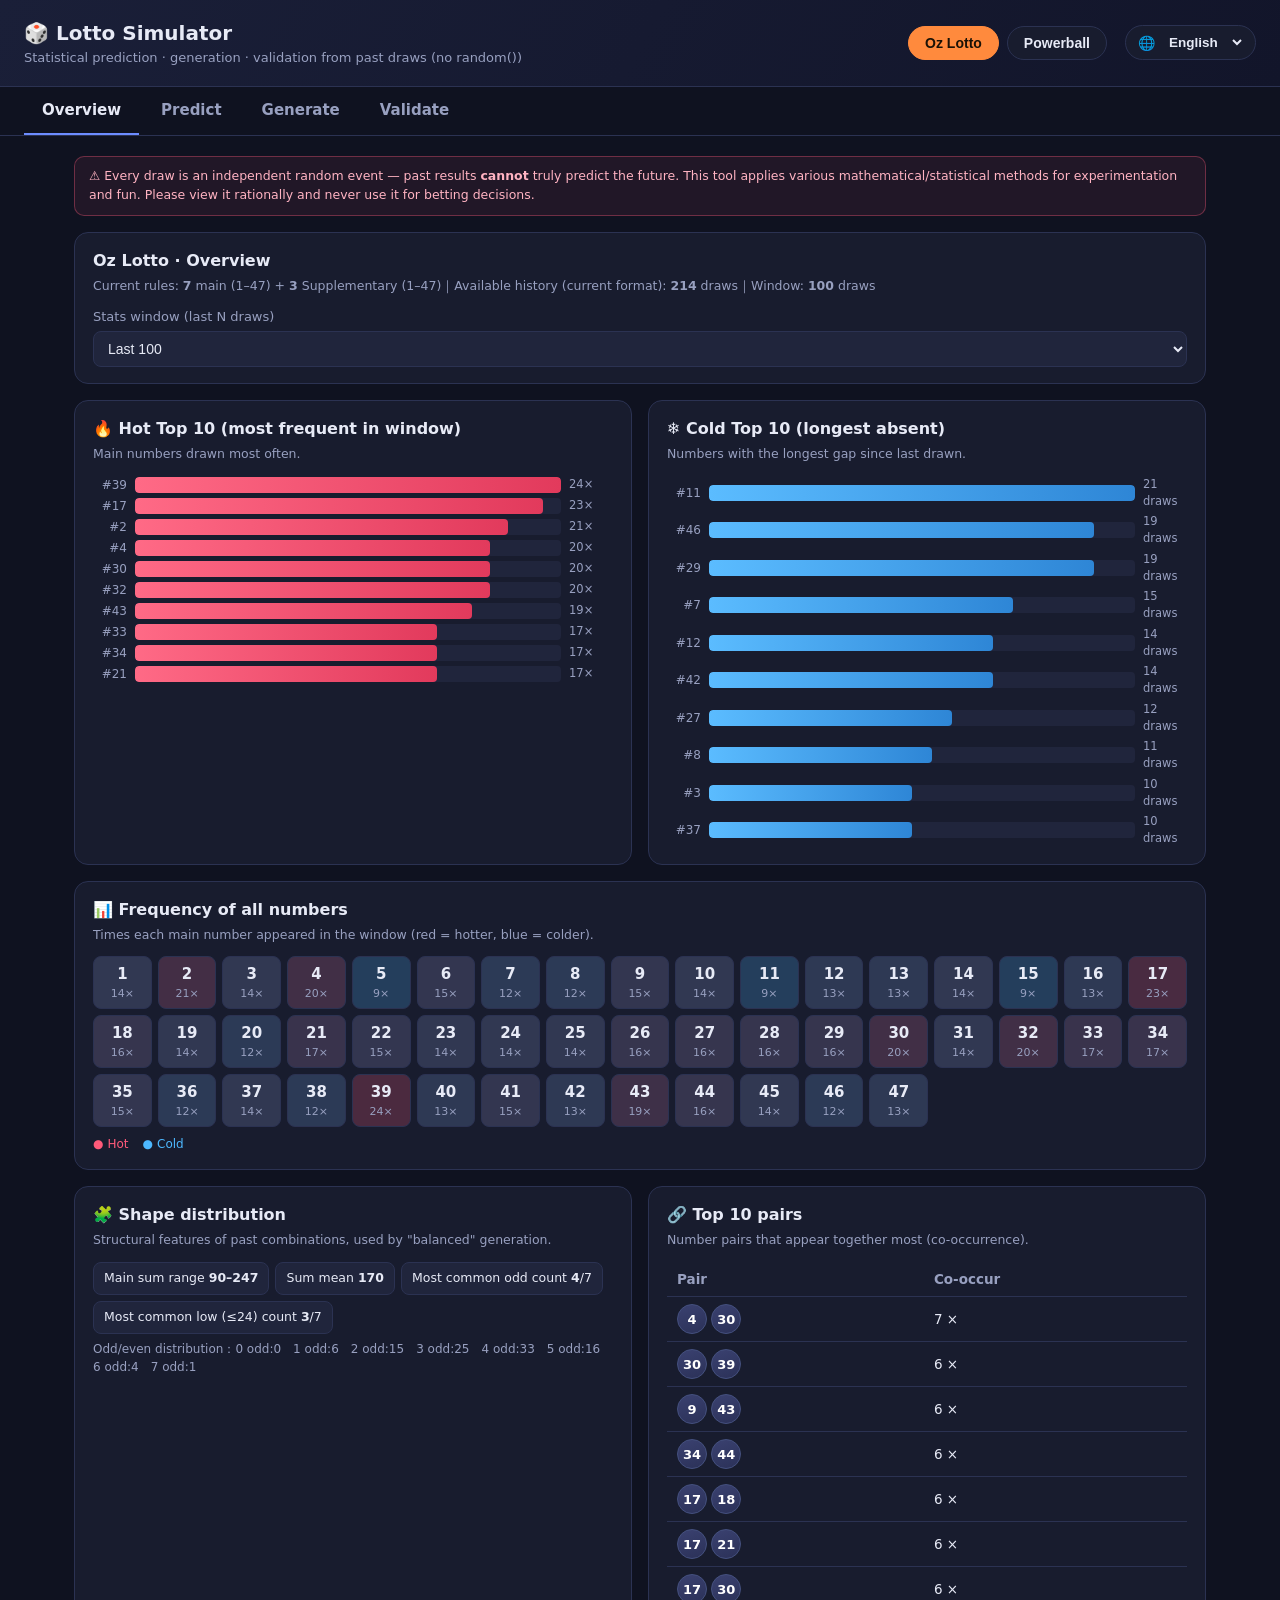
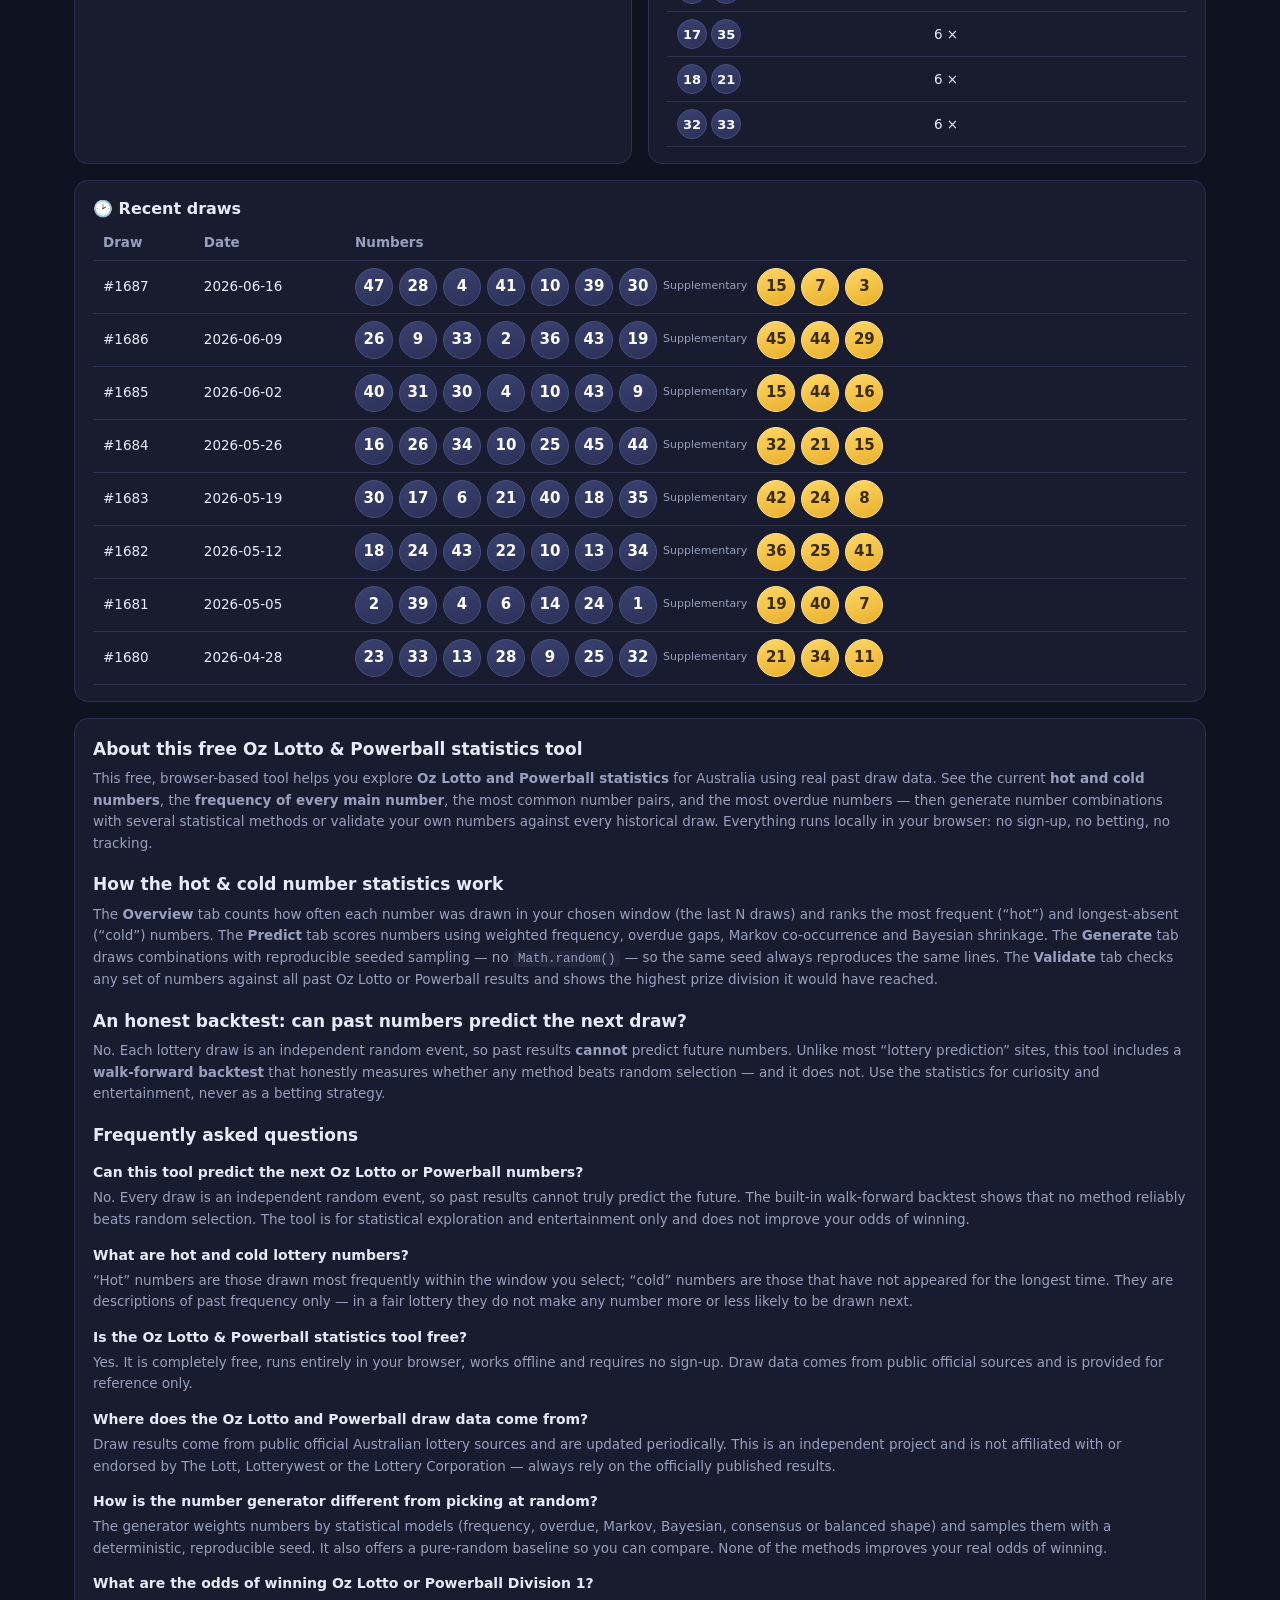
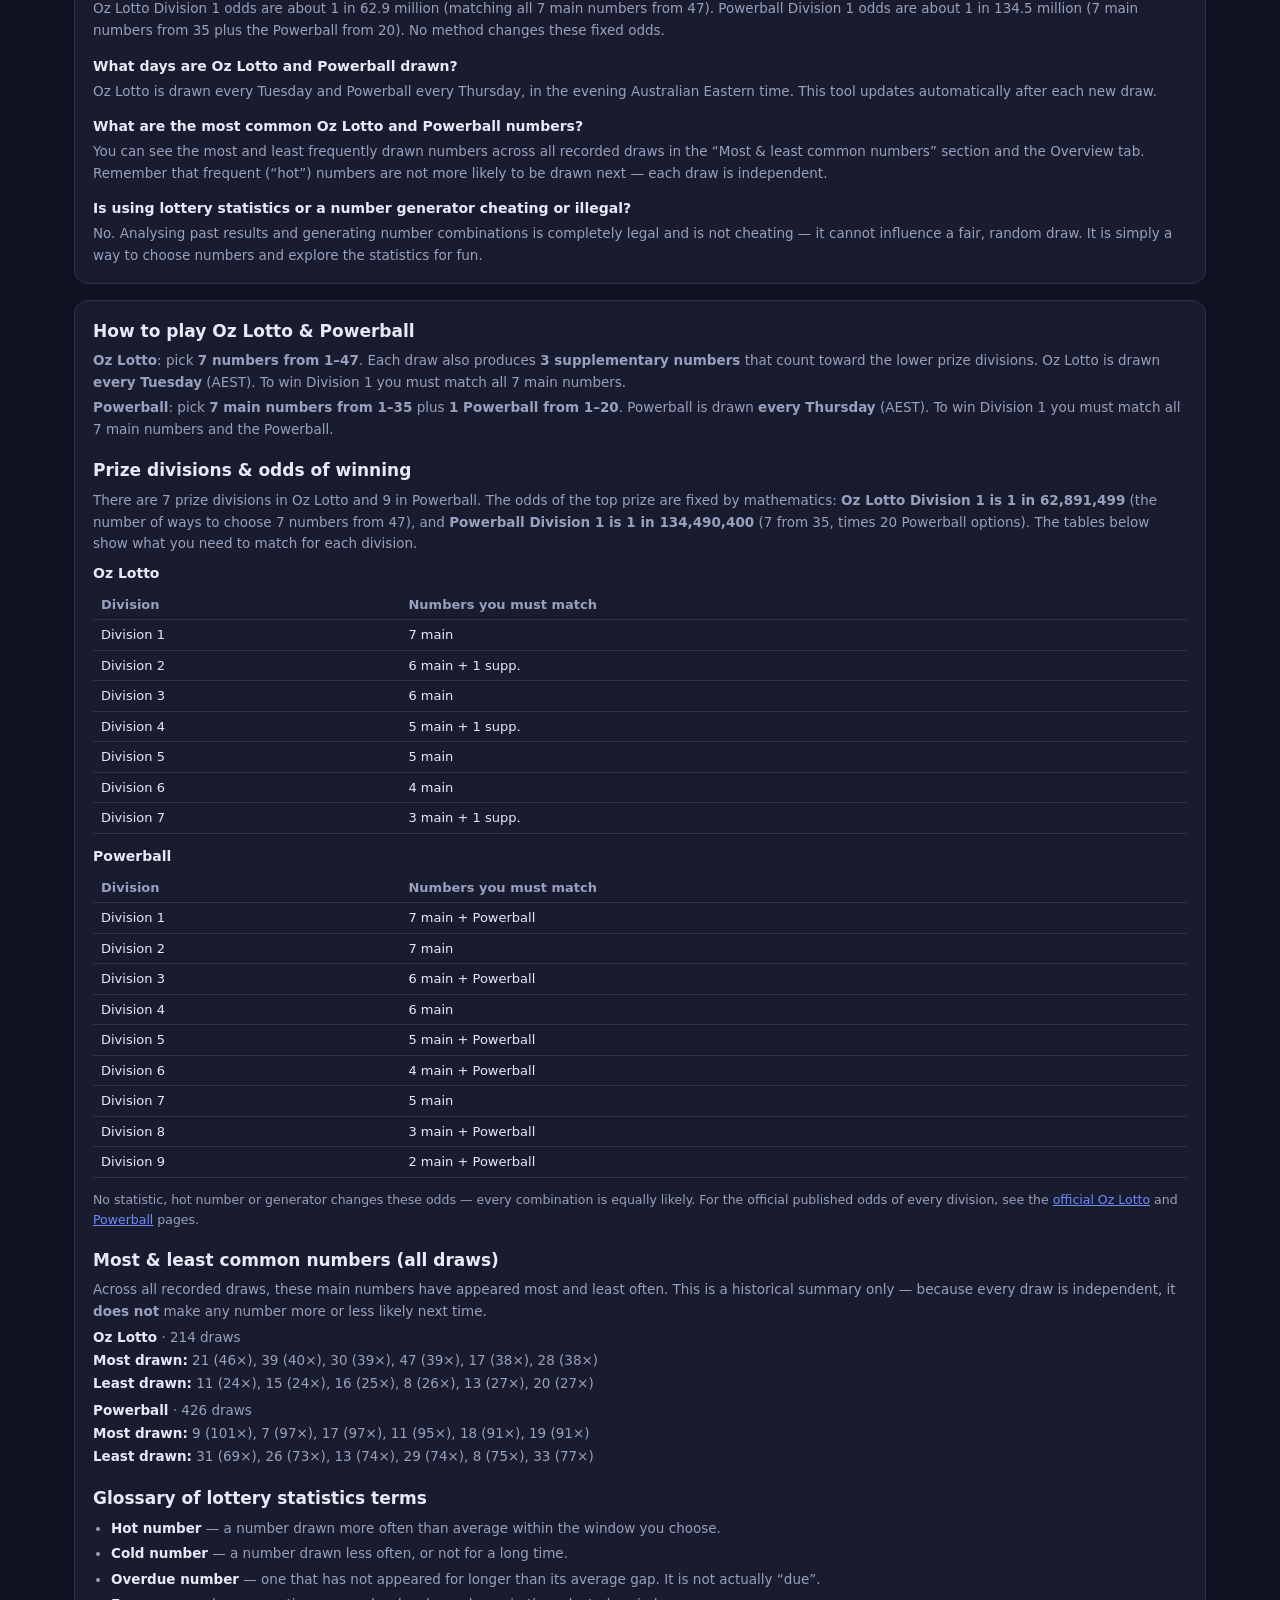
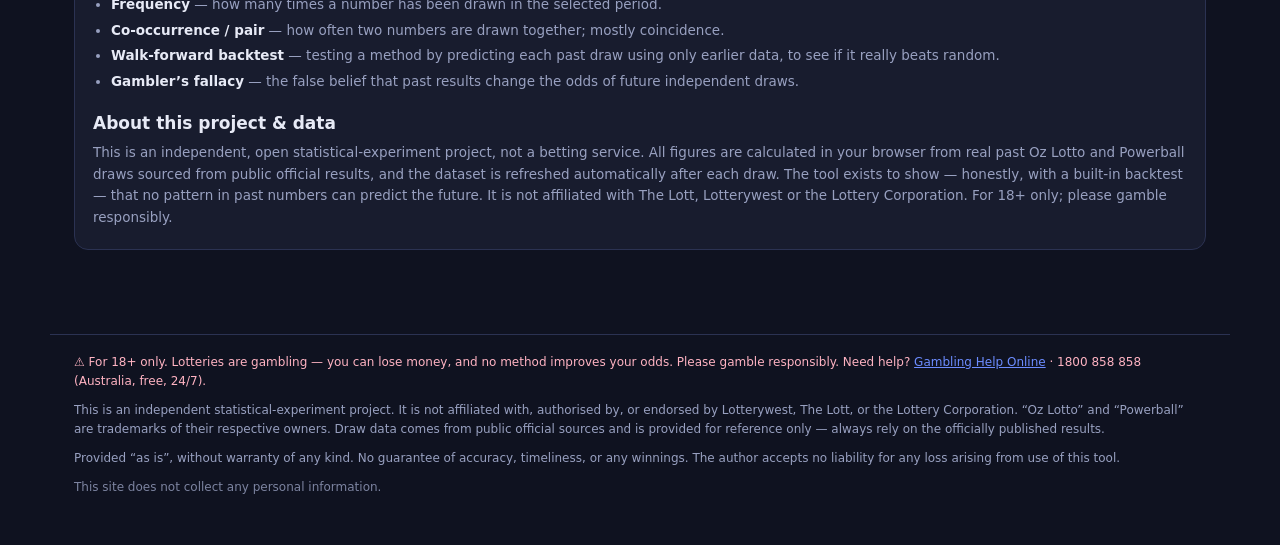
==== commit 93856e20: "feat(seo): add facts, odds, glossary, freq stats & expanded FAQ content Add a second indexable conte" ====
--- a/app/index.html
+++ b/app/index.html
@@ -13,15 +13,15 @@
 <meta name="robots" content="index, follow, max-image-preview:large, max-snippet:-1" />
 <meta name="author" content="Lotto Simulator" />
 <meta name="theme-color" content="#0f1220" />
-<link rel="canonical" href="https://lotto-simulator-virid.vercel.app/" />
+<link rel="canonical" href="https://www.ozlottostats.app/" />
 
 <!-- ===================== Open Graph (social preview) ===================== -->
 <meta property="og:type" content="website" />
 <meta property="og:site_name" content="Oz Lotto &amp; Powerball Simulator" />
 <meta property="og:title" content="Oz Lotto &amp; Powerball Statistics, Hot/Cold Numbers &amp; Generator" />
 <meta property="og:description" content="Hot &amp; cold numbers, frequency stats, a deterministic number generator and an honest backtest — built on real Oz Lotto &amp; Powerball draws. Free, offline, no betting." />
-<meta property="og:url" content="https://lotto-simulator-virid.vercel.app/" />
-<meta property="og:image" content="https://lotto-simulator-virid.vercel.app/og-image.svg" />
+<meta property="og:url" content="https://www.ozlottostats.app/" />
+<meta property="og:image" content="https://www.ozlottostats.app/og-image.svg" />
 <meta property="og:locale" content="en_AU" />
 <meta property="og:locale:alternate" content="zh_CN" />
 <meta property="og:locale:alternate" content="es_ES" />
@@ -33,7 +33,7 @@
 <meta name="twitter:card" content="summary_large_image" />
 <meta name="twitter:title" content="Oz Lotto &amp; Powerball Statistics, Hot/Cold Numbers &amp; Generator" />
 <meta name="twitter:description" content="Hot &amp; cold numbers, frequency stats and a number generator from real Oz Lotto &amp; Powerball draws — with an honest backtest. Free &amp; offline." />
-<meta name="twitter:image" content="https://lotto-simulator-virid.vercel.app/og-image.svg" />
+<meta name="twitter:image" content="https://www.ozlottostats.app/og-image.svg" />
 
 <!-- ===================== Icons & PWA ===================== -->
 <link rel="icon" href="favicon.svg" type="image/svg+xml" />
@@ -49,7 +49,7 @@
   "@type": "WebApplication",
   "name": "Oz Lotto & Powerball Simulator",
   "alternateName": "Oz Lotto & Powerball Statistics & Number Generator",
-  "url": "https://lotto-simulator-virid.vercel.app/",
+  "url": "https://www.ozlottostats.app/",
   "description": "Free statistical tool for Australia's Oz Lotto and Powerball: hot & cold numbers, frequency charts, a deterministic number generator and an honest walk-forward backtest built on real past draws.",
   "applicationCategory": "UtilitiesApplication",
   "operatingSystem": "Any (web browser)",
@@ -102,6 +102,38 @@
       "acceptedAnswer": {
         "@type": "Answer",
         "text": "The generator weights numbers by statistical models (frequency, overdue, Markov, Bayesian, consensus or balanced shape) and samples them with a deterministic, reproducible seed. It also offers a pure-random baseline so you can compare. None of the methods improves your real odds of winning."
+      }
+    },
+    {
+      "@type": "Question",
+      "name": "What are the odds of winning Oz Lotto or Powerball Division 1?",
+      "acceptedAnswer": {
+        "@type": "Answer",
+        "text": "Oz Lotto Division 1 odds are about 1 in 62.9 million (matching all 7 main numbers from 47). Powerball Division 1 odds are about 1 in 134.5 million (7 main numbers from 35 plus the Powerball from 20). No method changes these fixed odds."
+      }
+    },
+    {
+      "@type": "Question",
+      "name": "What days are Oz Lotto and Powerball drawn?",
+      "acceptedAnswer": {
+        "@type": "Answer",
+        "text": "Oz Lotto is drawn every Tuesday and Powerball every Thursday, in the evening Australian Eastern time. This tool updates automatically after each new draw."
+      }
+    },
+    {
+      "@type": "Question",
+      "name": "What are the most common Oz Lotto and Powerball numbers?",
+      "acceptedAnswer": {
+        "@type": "Answer",
+        "text": "You can see the most and least frequently drawn numbers across all recorded draws in the Most & least common numbers section and the Overview tab. Remember that frequent (hot) numbers are not more likely to be drawn next — each draw is independent."
+      }
+    },
+    {
+      "@type": "Question",
+      "name": "Is using lottery statistics or a number generator cheating or illegal?",
+      "acceptedAnswer": {
+        "@type": "Answer",
+        "text": "No. Analysing past results and generating number combinations is completely legal and is not cheating — it cannot influence a fair, random draw. It is simply a way to choose numbers and explore the statistics for fun."
       }
     }
   ]
@@ -349,7 +381,45 @@
       <p data-i18n="seo.faq.a4">Draw results come from public official Australian lottery sources and are updated periodically. This is an independent project and is not affiliated with or endorsed by The Lott, Lotterywest or the Lottery Corporation — always rely on the officially published results.</p>
       <h3 data-i18n="seo.faq.q5">How is the number generator different from picking at random?</h3>
       <p data-i18n="seo.faq.a5">The generator weights numbers by statistical models (frequency, overdue, Markov, Bayesian, consensus or balanced shape) and samples them with a deterministic, reproducible seed. It also offers a pure-random baseline so you can compare. None of the methods improves your real odds of winning.</p>
-    </div>
+      <h3 data-i18n="seo.faq.q6">What are the odds of winning Oz Lotto or Powerball Division 1?</h3>
+      <p data-i18n="seo.faq.a6">Oz Lotto Division 1 odds are about 1 in 62.9 million (matching all 7 main numbers from 47). Powerball Division 1 odds are about 1 in 134.5 million (7 main numbers from 35 plus the Powerball from 20). No method changes these fixed odds.</p>
+      <h3 data-i18n="seo.faq.q7">What days are Oz Lotto and Powerball drawn?</h3>
+      <p data-i18n="seo.faq.a7">Oz Lotto is drawn every Tuesday and Powerball every Thursday, in the evening Australian Eastern time. This tool updates automatically after each new draw.</p>
+      <h3 data-i18n="seo.faq.q8">What are the most common Oz Lotto and Powerball numbers?</h3>
+      <p data-i18n="seo.faq.a8">You can see the most and least frequently drawn numbers across all recorded draws in the “Most & least common numbers” section and the Overview tab. Remember that frequent (“hot”) numbers are not more likely to be drawn next — each draw is independent.</p>
+      <h3 data-i18n="seo.faq.q9">Is using lottery statistics or a number generator cheating or illegal?</h3>
+      <p data-i18n="seo.faq.a9">No. Analysing past results and generating number combinations is completely legal and is not cheating — it cannot influence a fair, random draw. It is simply a way to choose numbers and explore the statistics for fun.</p>
+    </div>
+  </section>
+
+  <!-- ================= INFO CONTENT (facts, odds, glossary — indexable) ================= -->
+  <section class="seo-content card" id="info-content">
+    <h2 data-i18n="info.howto.h">How to play Oz Lotto &amp; Powerball</h2>
+    <p data-i18n-html="info.howto.oz"><strong>Oz Lotto</strong>: pick <strong>7 numbers from 1–47</strong>. Each draw also produces <strong>3 supplementary numbers</strong> that count toward the lower prize divisions. Oz Lotto is drawn <strong>every Tuesday</strong> (AEST). To win Division 1 you must match all 7 main numbers.</p>
+    <p data-i18n-html="info.howto.pb"><strong>Powerball</strong>: pick <strong>7 main numbers from 1–35</strong> plus <strong>1 Powerball from 1–20</strong>. Powerball is drawn <strong>every Thursday</strong> (AEST). To win Division 1 you must match all 7 main numbers and the Powerball.</p>
+
+    <h2 data-i18n="info.odds.h">Prize divisions &amp; odds of winning</h2>
+    <p data-i18n-html="info.odds.p">There are 7 prize divisions in Oz Lotto and 9 in Powerball. The odds of the top prize are fixed by mathematics: <strong>Oz Lotto Division 1 is 1 in 62,891,499</strong> (the number of ways to choose 7 numbers from 47), and <strong>Powerball Division 1 is 1 in 134,490,400</strong> (7 from 35, times 20 Powerball options). The tables below show what you need to match for each division.</p>
+    <div id="info-divtables"></div>
+    <p class="hint" data-i18n-html="info.odds.note">No statistic, hot number or generator changes these odds — every combination is equally likely. For the official published odds of every division, see the <a href="https://www.thelott.com/oz-lotto/how-to-play" target="_blank" rel="noopener">official Oz Lotto</a> and <a href="https://www.thelott.com/powerball/how-to-play" target="_blank" rel="noopener">Powerball</a> pages.</p>
+
+    <h2 data-i18n="info.freq.h">Most &amp; least common numbers (all draws)</h2>
+    <p data-i18n-html="info.freq.p">Across all recorded draws, these main numbers have appeared most and least often. This is a historical summary only — because every draw is independent, it <strong>does not</strong> make any number more or less likely next time.</p>
+    <div id="info-freq"></div>
+
+    <h2 data-i18n="info.gloss.h">Glossary of lottery statistics terms</h2>
+    <ul class="glossary">
+      <li data-i18n-html="info.gloss.hot"><strong>Hot number</strong> — a number drawn more often than average within the window you choose.</li>
+      <li data-i18n-html="info.gloss.cold"><strong>Cold number</strong> — a number drawn less often, or not for a long time.</li>
+      <li data-i18n-html="info.gloss.overdue"><strong>Overdue number</strong> — one that has not appeared for longer than its average gap. It is not actually “due”.</li>
+      <li data-i18n-html="info.gloss.freq"><strong>Frequency</strong> — how many times a number has been drawn in the selected period.</li>
+      <li data-i18n-html="info.gloss.pairs"><strong>Co-occurrence / pair</strong> — how often two numbers are drawn together; mostly coincidence.</li>
+      <li data-i18n-html="info.gloss.backtest"><strong>Walk-forward backtest</strong> — testing a method by predicting each past draw using only earlier data, to see if it really beats random.</li>
+      <li data-i18n-html="info.gloss.fallacy"><strong>Gambler’s fallacy</strong> — the false belief that past results change the odds of future independent draws.</li>
+    </ul>
+
+    <h2 data-i18n="info.proj.h">About this project &amp; data</h2>
+    <p data-i18n-html="info.proj.p">This is an independent, open statistical-experiment project, not a betting service. All figures are calculated in your browser from real past Oz Lotto and Powerball draws sourced from public official results, and the dataset is refreshed automatically after each draw. The tool exists to show — honestly, with a built-in backtest — that no pattern in past numbers can predict the future. It is not affiliated with The Lott, Lotterywest or the Lottery Corporation. For 18+ only; please gamble responsibly.</p>
   </section>
 </main>
 
--- a/app/style.css
+++ b/app/style.css
@@ -83,6 +83,17 @@
 .seo-content .faq h3 { font-size: 14px; margin: 14px 0 4px; }
 .seo-content .faq p { margin-bottom: 0; }
 .seo-content code { background: var(--panel2); border-radius: 4px; padding: 1px 5px; font-size: 12.5px; }
+.seo-content a { color: var(--accent); }
+.seo-content .glossary { margin: 4px 0 0; padding-left: 18px; }
+.seo-content .glossary li { color: var(--muted); font-size: 13.5px; line-height: 1.6; margin-bottom: 4px; }
+.seo-content .glossary li strong { color: var(--txt); }
+.info-game { margin: 8px 0 12px; }
+.info-game h3 { font-size: 14px; margin: 0 0 6px; }
+.info-table { width: 100%; border-collapse: collapse; font-size: 13px; }
+.info-table th, .info-table td { text-align: left; padding: 5px 8px; border-bottom: 1px solid var(--line); }
+.info-table th { color: var(--muted); font-weight: 600; }
+p.info-game { color: var(--muted); font-size: 13.5px; line-height: 1.7; }
+p.info-game b { color: var(--txt); }
 .grow { flex: 1 1 320px; }
 
 label { font-size: 13px; color: var(--muted); display: block; margin-bottom: 4px; }
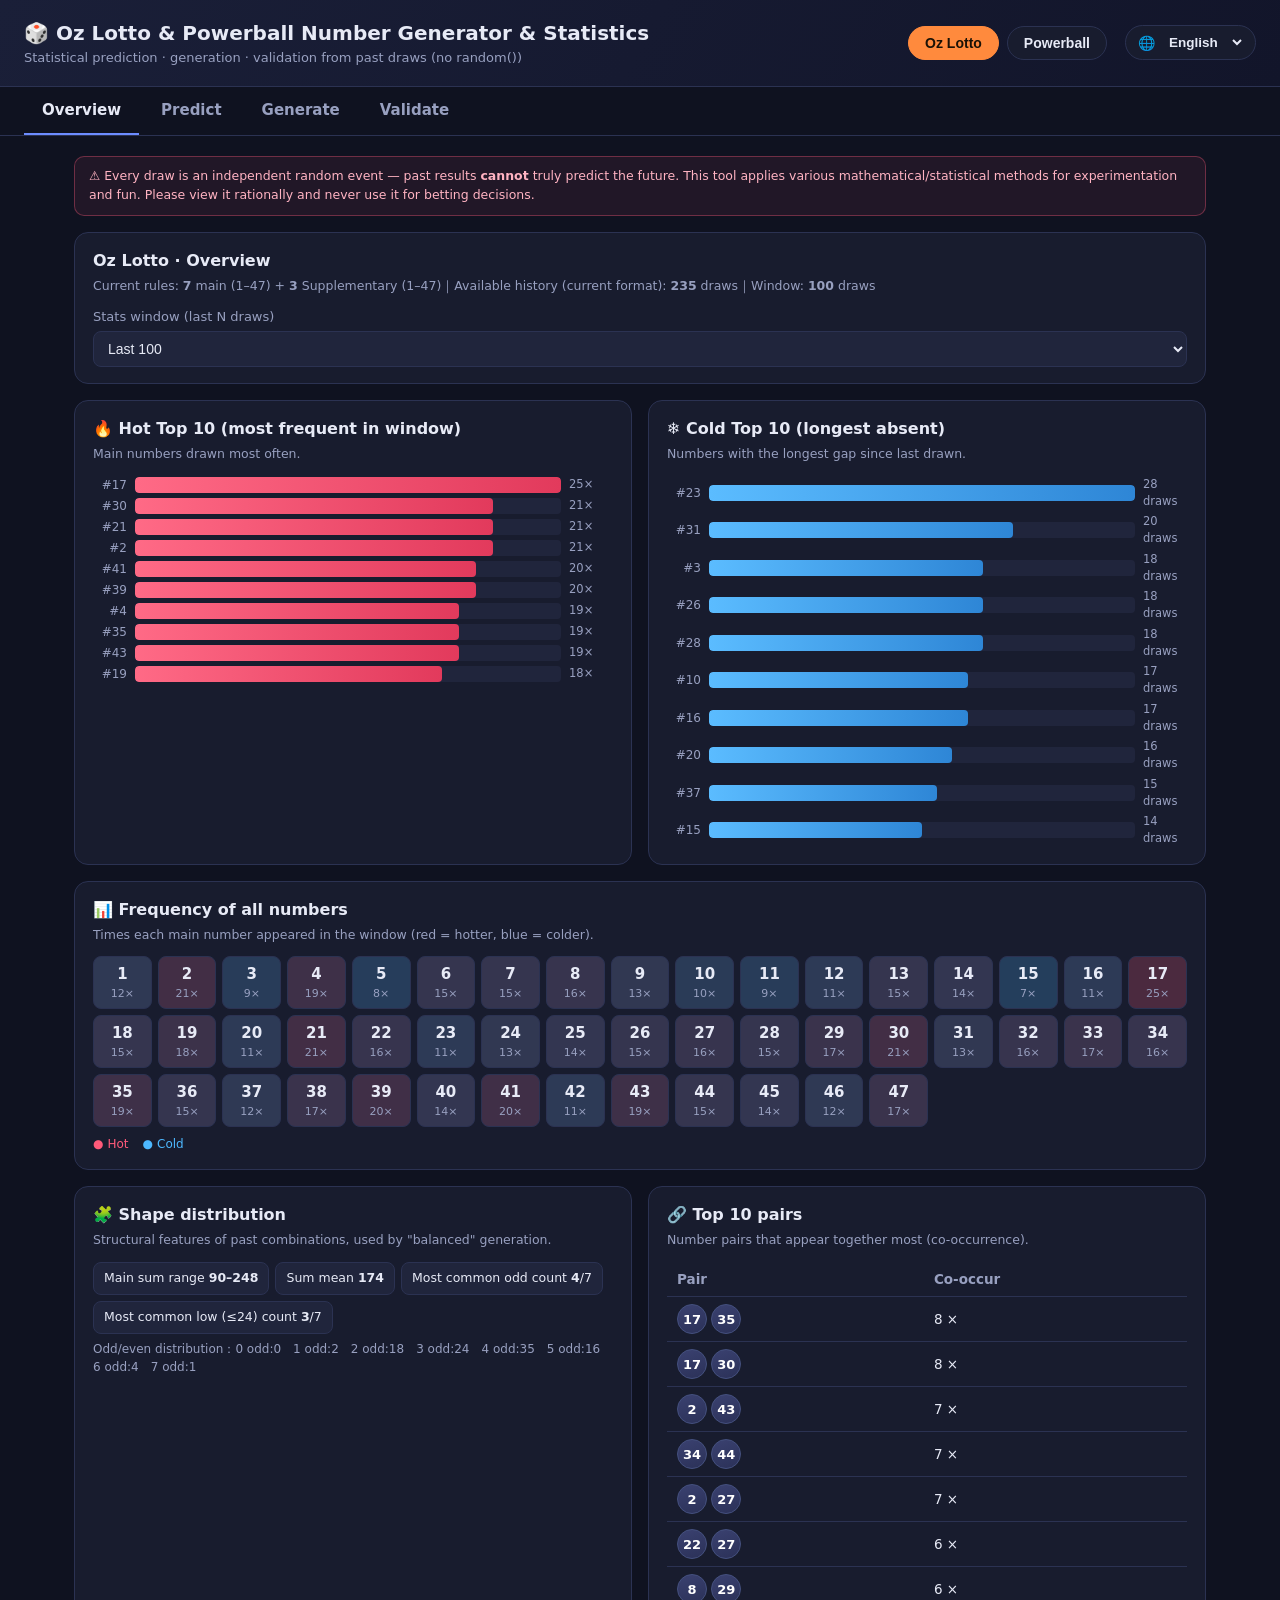
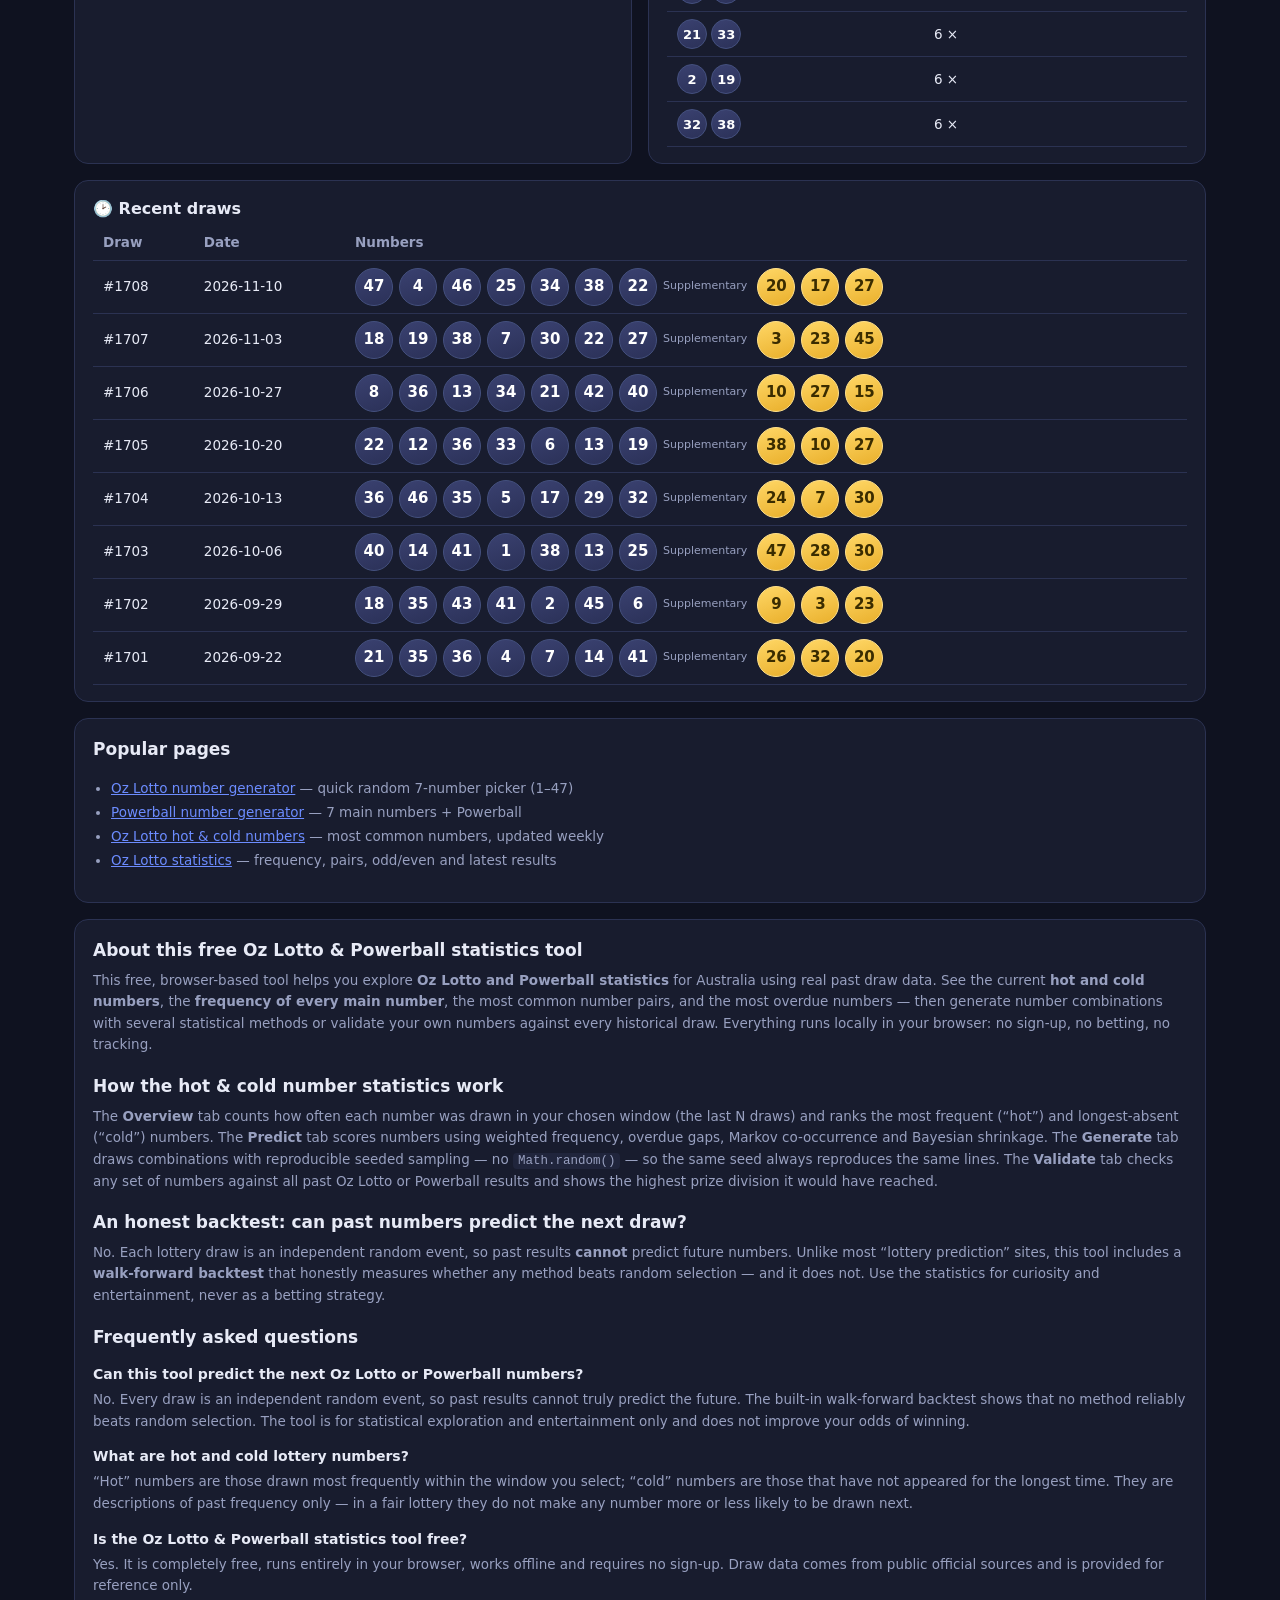
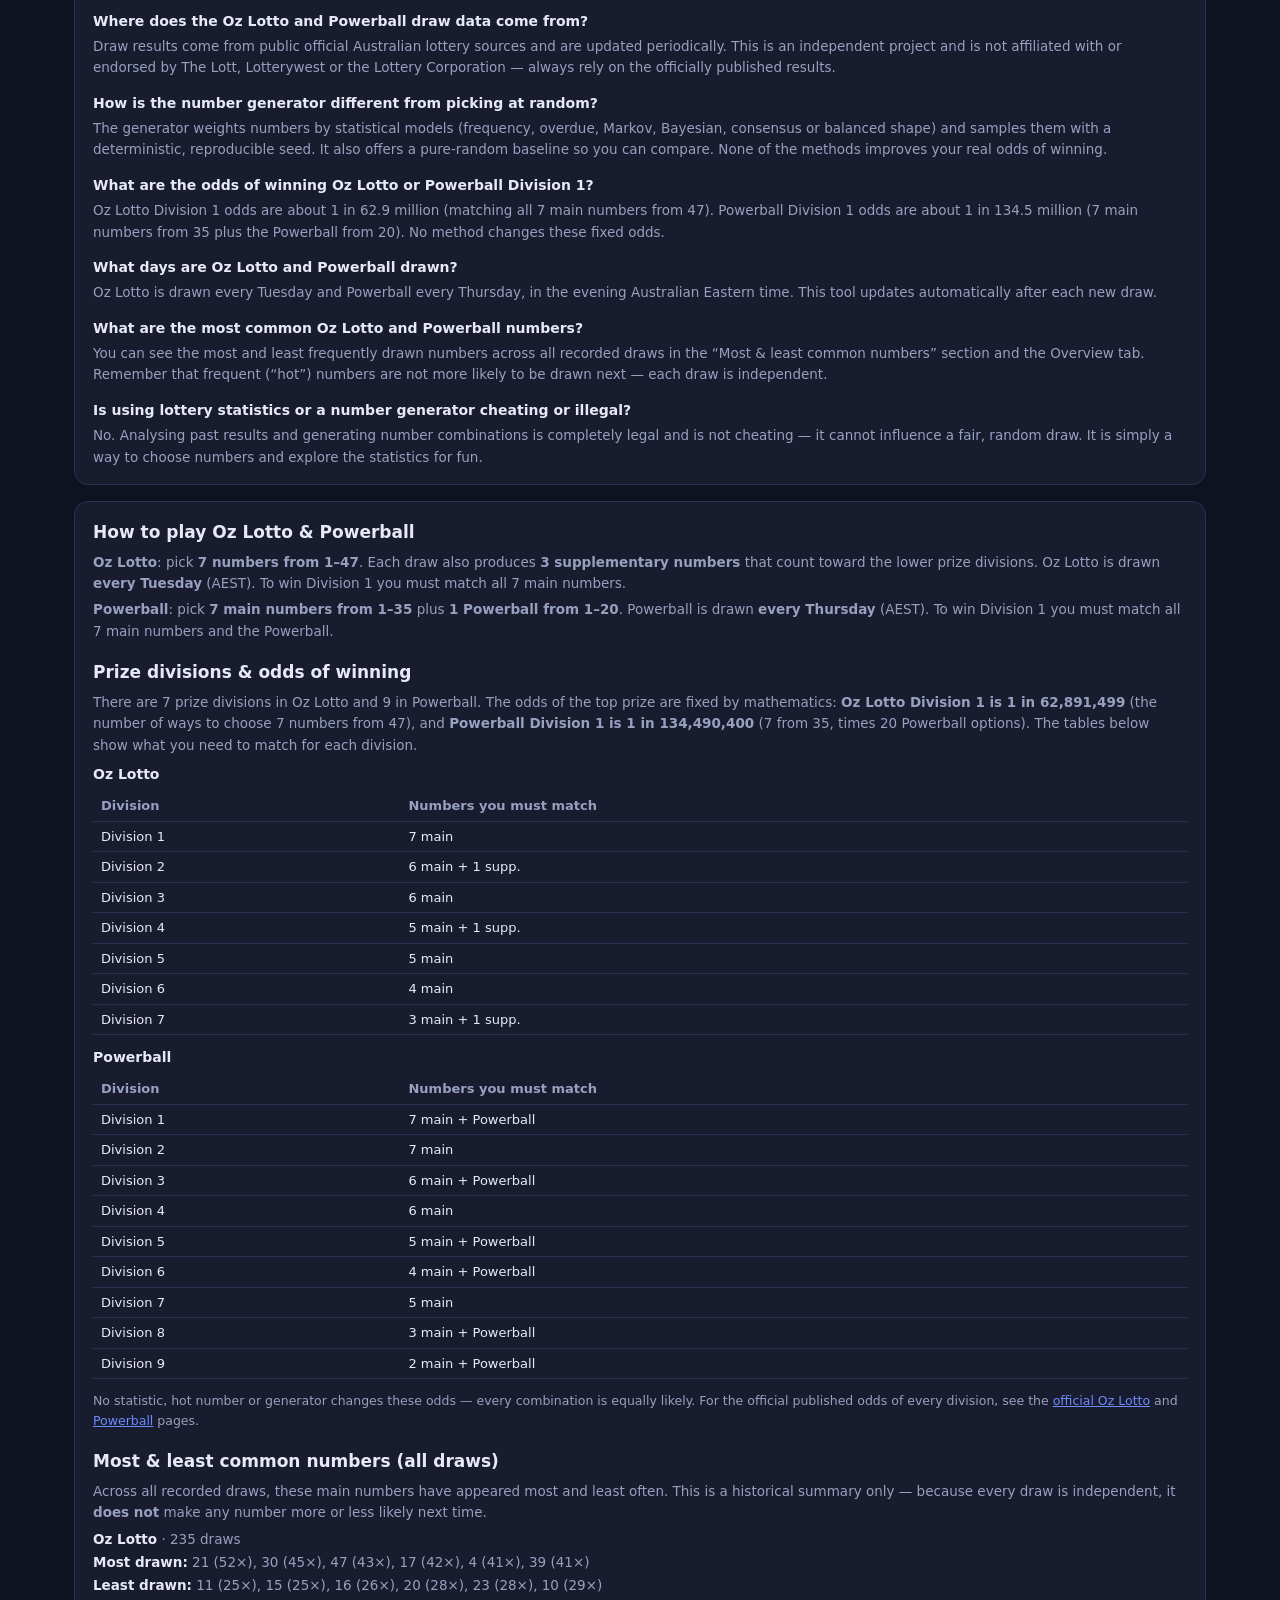
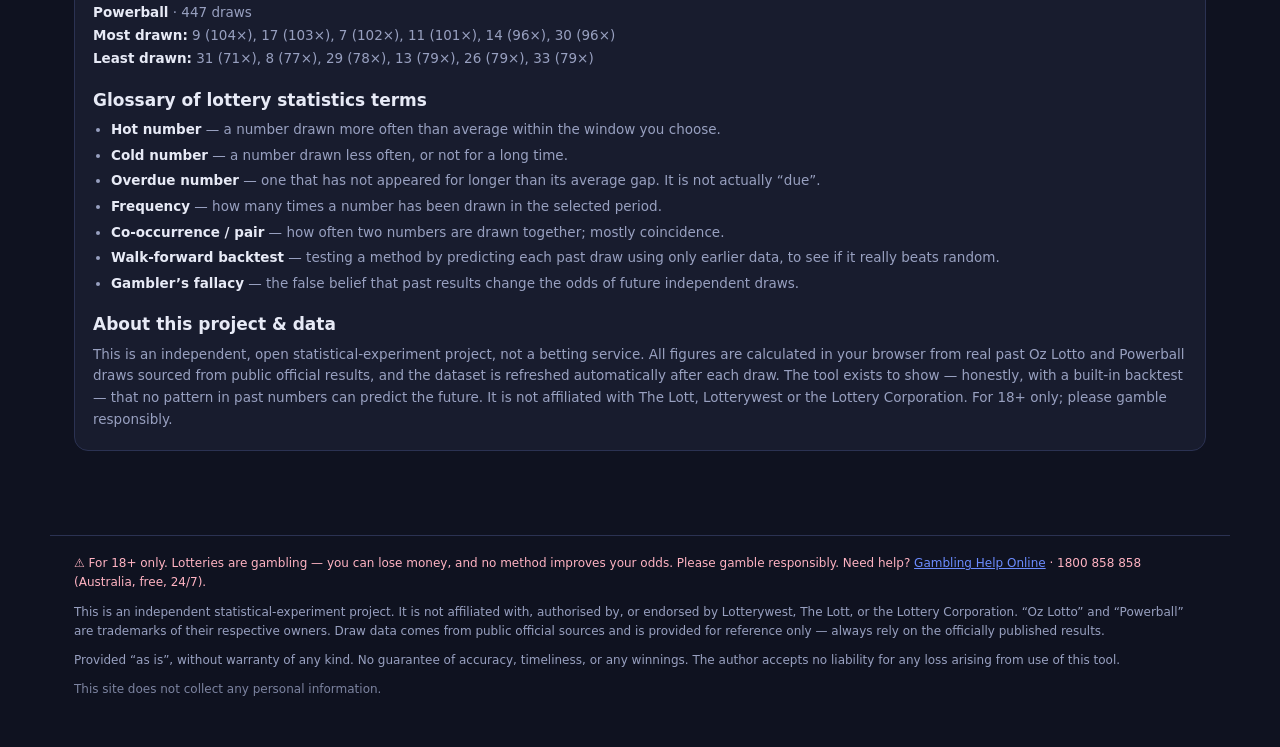
==== commit 0ec0bfdf: "feat(seo): keyword landing pages, keyword-led H1, auto sitemap - Add build_pages.py: generates /oz-l" ====
--- a/app/index.html
+++ b/app/index.html
@@ -143,7 +143,7 @@
 <body>
 <header>
   <div>
-    <h1 data-i18n="app.title">🎲 Lotto Simulator</h1>
+    <h1 data-i18n="app.title">🎲 Oz Lotto &amp; Powerball Number Generator &amp; Statistics</h1>
     <div class="sub" data-i18n="app.subtitle">Statistical prediction · generation · validation from past draws (no random())</div>
   </div>
   <div class="gamepick">
@@ -357,6 +357,16 @@
       <div id="val-result"></div>
     </div>
   </section>
+
+  <nav class="seo-content card lp-explore" aria-label="Popular pages">
+    <h2>Popular pages</h2>
+    <ul class="lp-links">
+      <li><a href="/oz-lotto-number-generator">Oz Lotto number generator</a> — quick random 7-number picker (1–47)</li>
+      <li><a href="/powerball-number-generator">Powerball number generator</a> — 7 main numbers + Powerball</li>
+      <li><a href="/oz-lotto-hot-cold-numbers">Oz Lotto hot &amp; cold numbers</a> — most common numbers, updated weekly</li>
+      <li><a href="/oz-lotto-statistics">Oz Lotto statistics</a> — frequency, pairs, odd/even and latest results</li>
+    </ul>
+  </nav>
 
   <!-- ================= SEO CONTENT (always visible, indexable prose) ================= -->
   <section class="seo-content card" id="seo-content">
--- a/app/style.css
+++ b/app/style.css
@@ -258,3 +258,23 @@
   background: var(--panel); white-space: nowrap;
 }
 .copy.ivbtn:hover { background: var(--panel2); }
+
+/* ===== SEO landing pages (generated by build_pages.py) ===== */
+.lp h1 { font-size: 26px; margin: 4px 0 2px; }
+.lp-home { color: var(--txt); font-size: 20px; font-weight: 700; text-decoration: none; }
+.lp-nav { padding: 10px 24px; border-bottom: 1px solid var(--line); font-size: 13.5px; color: var(--muted); line-height: 1.9; }
+.lp-nav a { color: var(--accent); text-decoration: none; }
+.lp-nav a[aria-current] { color: var(--txt); font-weight: 600; }
+.lp-nav a:hover { text-decoration: underline; }
+.tblwrap { overflow-x: auto; margin: 6px 0 10px; }
+.lp-table { border-collapse: collapse; font-size: 13.5px; min-width: 260px; }
+.lp-table th, .lp-table td { border-bottom: 1px solid var(--line); padding: 6px 12px 6px 0; text-align: left; vertical-align: middle; }
+.lp-table th { color: var(--muted); font-weight: 600; }
+.lp-out { margin-top: 14px; display: flex; flex-direction: column; gap: 8px; }
+.lp-line { display: flex; flex-wrap: wrap; gap: 6px; align-items: center; }
+.lp-idx { color: var(--muted); width: 22px; font-size: 13px; }
+.lp-plus { color: var(--muted); font-size: 12px; margin: 0 2px 0 6px; }
+.lp-links { padding-left: 18px; color: var(--muted); font-size: 13.5px; line-height: 1.8; }
+.lp-links a { color: var(--accent); }
+.lp .seo-content h3 { font-size: 15px; margin: 10px 0 4px; }
+@media (max-width: 600px) { .lp-nav { padding: 10px 16px; } .lp h1 { font-size: 22px; } }
